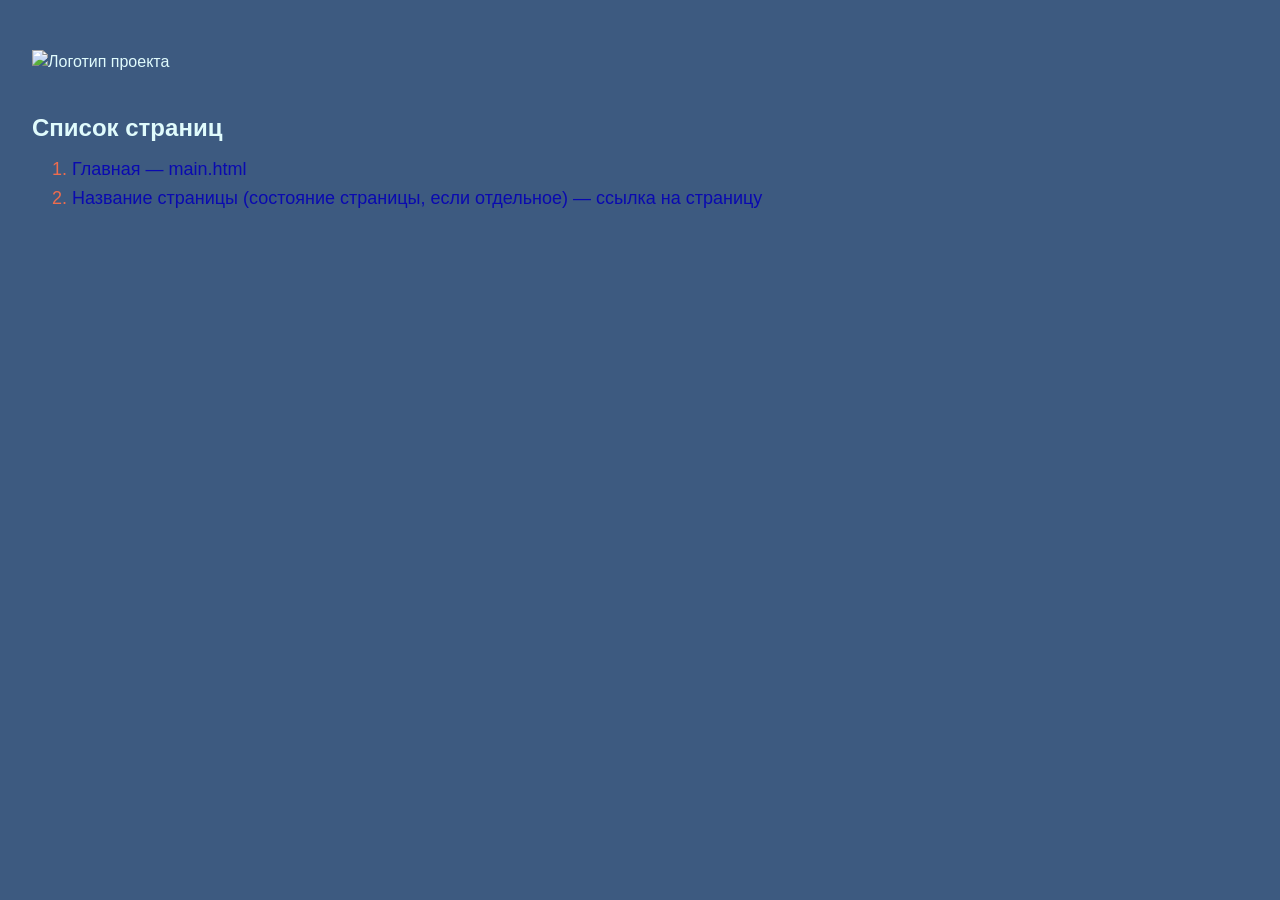
==== index.html @ 14628956 "feat: add html and css files in project" ====
<!DOCTYPE html>
<html lang="ru">
  <head>
    <title>Список страниц</title>
    <meta charset="utf-8">
    <meta name="viewport" content="width=device-width, initial-scale=1.0">
    <meta http-equiv="X-UA-Compatible" content="ie=edge">
    <meta name="description" content="CV">
    <link rel="stylesheet" href="css/style.min.css">
  </head>
  <body>
    <div class="visually-hidden"><svg xmlns="http://www.w3.org/2000/svg" xmlns:xlink="http://www.w3.org/1999/xlink"><symbol id="icon-close" viewBox="0 0 20 20"><path d="M.293 18.291a1 1 0 101.414 1.414L10 11.413l8.292 8.292a1 1 0 101.414-1.414l-8.292-8.292 8.292-8.292A1 1 0 1018.291.293L9.999 8.585 1.707.293A1 1 0 10.293 1.707L8.585 10 .293 18.291z"/></symbol></svg></div>
    <div class="wrapper">
      <style>
        .container {
          padding-top: 50px;
          padding-bottom: 50px;
        }
        
        h1 {
          font-size: 24px;
          line-height: 28px;
        }
        
        a {
          color: rgb(10, 10, 175);
        }
        
        li {
          font-size: 18px;
          line-height: 22px;
          margin-bottom: 7px;
        }
        
        img {
          width: 100%;
          max-width: 300px;
          height: auto;
          display: block;
          margin-bottom: 40px;
        }
        
        @media (max-width: 768px) {
          .container {
            padding-top: 20px;
            padding-bottom: 20px;
          }
        
          ol {
            padding-left: 20px;
          }
        
          ol li {
            margin-bottom: 15px;
          }
        }
        
      </style>
      <main class="container main-index"><img src="https://via.placeholder.com/300x150" width="300" alt="Логотип проекта">
        <h1>Список страниц</h1>
        <ol>
          <li><a href="main.html">Главная — main.html</a></li>
          <li><a href="#">Название страницы (состояние страницы, если отдельное) — ссылка на страницу</a></li>
        </ol>
      </main>
    </div>
  </body>
</html>
---- css/style.min.css ----
/*! normalize.css v8.0.1 | MIT License | github.com/necolas/normalize.css */
@-webkit-keyframes disableBreakpointAnimation{0%,to{visibility:hidden;opacity:0}}@keyframes disableBreakpointAnimation{0%,to{visibility:hidden;opacity:0}}html{line-height:1.15;-webkit-text-size-adjust:100%}details,main{display:block}h1{margin:.67em 0;font-size:2em}hr{-webkit-box-sizing:content-box;box-sizing:content-box;height:0;overflow:visible}code,kbd,pre,samp{font-size:1em;font-family:monospace,monospace}a{background-color:transparent;color:#ee6c4d;text-decoration:none}abbr[title]{-webkit-text-decoration:underline dotted;text-decoration:underline dotted;border-bottom:none}b,strong{font-weight:bolder}small{font-size:80%}sub,sup{position:relative;font-size:75%;line-height:0;vertical-align:baseline}sub{bottom:-.25em}sup{top:-.5em}img{border-style:none}button,input,optgroup,select,textarea{margin:0;font-size:100%;line-height:1.15;font-family:inherit}button,input{overflow:visible}button,select{text-transform:none}[type=button]::-moz-focus-inner,[type=reset]::-moz-focus-inner,[type=submit]::-moz-focus-inner,button::-moz-focus-inner{padding:0;border-style:none}[type=button]:-moz-focusring,[type=reset]:-moz-focusring,[type=submit]:-moz-focusring,button:-moz-focusring{outline:1px dotted ButtonText}fieldset{padding:.35em .75em .625em}legend{display:table;max-width:100%;color:inherit;white-space:normal}progress{vertical-align:baseline}textarea{overflow:auto;resize:none}[type=checkbox],[type=radio],legend{-webkit-box-sizing:border-box;box-sizing:border-box;padding:0}[type=number]::-webkit-inner-spin-button,[type=number]::-webkit-outer-spin-button{height:auto}[type=search]{outline-offset:-2px;-webkit-appearance:textfield}[type=search]::-webkit-search-decoration{-webkit-appearance:none}::-webkit-file-upload-button{font:inherit;-webkit-appearance:button}summary{display:list-item}[hidden],template{display:none}@font-face{font-style:normal;font-weight:400;font-family:"";font-display:swap;src:url(../fonts/.woff2) format("woff2"),url(../fonts/.woff) format("woff")}*,::after,::before,html{-webkit-box-sizing:border-box;box-sizing:border-box}body,html{margin:0;padding:0;font-size:1.11111vw;line-height:1.66667vw}body{width:100%;height:100%;font-style:normal;font-weight:400;font-size:16px;line-height:24px;font-family:"","Arial",sans-serif;color:#e0fbfc;background-color:#3d5a80;scroll-behavior:smooth;-webkit-font-smoothing:antialiased;-moz-osx-font-smoothing:grayscale;text-rendering:optimizeLegibility}img,video{display:block;max-width:100%;height:auto}input:-webkit-autofill{-webkit-box-shadow:inset 0 0 0 1000px #fff;box-shadow:inset 0 0 0 1000px #fff;-webkit-text-fill-color:#000}input,select,textarea{border-radius:0}input::-webkit-input-placeholder,textarea::-webkit-input-placeholder{opacity:1}input::-moz-placeholder,textarea::-moz-placeholder{opacity:1}input:-ms-input-placeholder,input::-ms-input-placeholder,textarea:-ms-input-placeholder,textarea::-ms-input-placeholder{opacity:1}input::placeholder,textarea::placeholder{opacity:1}input:invalid,textarea:invalid{-webkit-box-shadow:none;box-shadow:none}input::-ms-clear,input::-ms-reveal{display:none}input[type=search]::-webkit-search-cancel-button,input[type=search]::-webkit-search-decoration,input[type=search]::-webkit-search-results-button,input[type=search]::-webkit-search-results-decoration{-webkit-appearance:none;appearance:none}input::-webkit-inner-spin-button,input::-webkit-outer-spin-button{margin:0;-webkit-appearance:none;appearance:none}input[type=number]{-webkit-appearance:textfield;-moz-appearance:textfield;appearance:textfield}input:matches([type=email],[type=number],[type=password],[type=search],[type=tel],[type=text],[type=url]),select,textarea{-webkit-appearance:none;-moz-appearance:none;appearance:none}[type=button],[type=reset],[type=submit],button{-webkit-appearance:none;-moz-appearance:none;appearance:none}li::marker{color:#ee6c4d}.wrapper{position:relative;display:-webkit-box;display:-ms-flexbox;display:flex;-webkit-box-orient:vertical;-webkit-box-direction:normal;-ms-flex-direction:column;flex-direction:column;min-height:100vh;min-height:calc(100*var(--vh, 1vh));overflow:hidden}.wrapper--no-scrollbar{height:100vh;height:calc(100*var(--vh, 1vh));-ms-overflow-style:none;scrollbar-width:none}.modal::-webkit-scrollbar,.wrapper--no-scrollbar::-webkit-scrollbar{display:none}.wrapper .footer,.wrapper .header{-ms-flex-negative:0;flex-shrink:0}.wrapper main{-webkit-box-flex:1;-ms-flex-positive:1;flex-grow:1}.visually-hidden{position:absolute;width:1px;height:1px;margin:-1px;clip:rect(0 0 0 0)}.no-transition{-webkit-transition:none!important;transition:none!important}.rouble{font-family:"Rouble","Arial",sans-serif;text-transform:lowercase!important;font-weight:400!important}.scroll-lock-ios{position:fixed;overflow:hidden}.scroll-lock{overflow:hidden}.container{width:100%;max-width:90rem;margin:0 auto;padding:0 2.5rem}.header{display:-webkit-box;display:-ms-flexbox;display:flex;-webkit-box-align:center;-ms-flex-align:center;align-items:center;min-height:100px;padding:0 40px;background-color:#293241}.header__logo{font-size:1.875rem;font-weight:700}.header ul,.header__wrapper{display:-webkit-box;display:-ms-flexbox;display:flex}.header__wrapper{-webkit-box-align:center;-ms-flex-align:center;align-items:center}.header a,.header p{color:#e0fbfc}.header ul{margin:0 20px 0 60px;padding:0;list-style:none}.header ul li{margin-right:20px}.main-nav__toggle{display:none}.footer{padding:20px 60px;background-color:#293241}.footer ul{list-style:none;-webkit-box-pack:justify;-ms-flex-pack:justify;justify-content:space-between;-webkit-box-align:center;-ms-flex-align:center;align-items:center;max-width:56.25rem;margin:0 auto}.footer a{display:block}.footer svg{max-width:9.375rem;height:auto}.footer__rs svg{width:5rem;height:auto}.footer ul,.modal,.modal__wrapper{display:-webkit-box;display:-ms-flexbox;display:flex}.modal{top:0;right:0;bottom:0;left:0;z-index:1000;-webkit-box-orient:vertical;-webkit-box-direction:normal;-ms-flex-direction:column;flex-direction:column;overflow-y:auto;-webkit-overflow-scrolling:touch;background-color:rgba(0,0,0,.8);-webkit-transform:scale(1.2);transform:scale(1.2);visibility:hidden;opacity:0;-webkit-transition:opacity .6s cubic-bezier(.55,0,.1,1),visibility .6s cubic-bezier(.55,0,.1,1),-webkit-transform .6s cubic-bezier(.55,0,.1,1);transition:opacity .6s cubic-bezier(.55,0,.1,1),transform .6s cubic-bezier(.55,0,.1,1),visibility .6s cubic-bezier(.55,0,.1,1);transition:opacity .6s cubic-bezier(.55,0,.1,1),transform .6s cubic-bezier(.55,0,.1,1),visibility .6s cubic-bezier(.55,0,.1,1),-webkit-transform .6s cubic-bezier(.55,0,.1,1);pointer-events:none;-ms-overflow-style:none;scrollbar-width:none;position:fixed}.modal__wrapper{position:relative;-ms-flex-negative:0;flex-shrink:0;-webkit-box-pack:center;-ms-flex-pack:center;justify-content:center;-webkit-box-align:center;-ms-flex-align:center;align-items:center;width:100%;min-height:100%;padding:60px 40px}.modal__overlay{position:absolute;top:0;left:0;width:100%;height:100%;cursor:pointer}.modal__content{position:relative;width:600px;padding:40px;background-color:#fff}.modal__close-btn{position:absolute;top:22px;right:22px;z-index:1;width:40px;height:40px;padding:0;background:0 0;border:0;cursor:pointer}.modal--responsive .modal__content{width:100%}.modal--fit-content .modal__content{width:auto}.modal--no-scale{-webkit-transform:none;transform:none}.modal--preload{-webkit-transition:none;transition:none}.modal.is-active{-webkit-transform:scale(1);transform:scale(1);visibility:visible;opacity:1;pointer-events:auto}.about-me{padding-top:1.25rem}.about-me__col,.about-me__wrapper{display:-webkit-box;display:-ms-flexbox;display:flex;-webkit-box-orient:vertical;-webkit-box-direction:normal;-ms-flex-direction:column;flex-direction:column;-webkit-box-align:center;-ms-flex-align:center;align-items:center}.about-me__avatar img,.hero-unit__avatar img{width:12.5rem;height:12.5rem;border-radius:50%;border:.0625rem solid #293241}.about-me .title{margin-bottom:1.25rem}.about-me .text{margin:0}.hero-unit{padding-top:1.25rem}.hero-unit__col,.hero-unit__wrapper{display:-webkit-box;display:-ms-flexbox;display:flex;-webkit-box-orient:vertical;-webkit-box-direction:normal;-ms-flex-direction:column;flex-direction:column;-webkit-box-align:center;-ms-flex-align:center;align-items:center}.hero-unit .title{margin-bottom:0}.hero-unit .text,.section .title{font-size:1rem;line-height:1rem}.section{max-width:56.25rem;margin:0 auto;margin-bottom:1.25rem;background-color:#293241;border-radius:.625rem;padding:1.25rem}.courses ul,.portfolio ul,.section__wrapper{display:-webkit-box;display:-ms-flexbox;display:flex}.section__wrapper{-webkit-box-orient:vertical;-webkit-box-direction:normal;-ms-flex-direction:column;flex-direction:column;-webkit-box-align:center;-ms-flex-align:center;align-items:center}.section .title{font-size:1.25rem}.courses ul,.portfolio ul{list-style:none}.courses li:not(:last-child),.portfolio li:not(:last-child){margin-right:.9375rem}.courses a{display:block;-webkit-transition:-webkit-transform .3s ease;transition:transform .3s ease;transition:transform .3s ease,-webkit-transform .3s ease}.courses a:hover,.portfolio a:hover{-webkit-transform:scale(1.05);transform:scale(1.05)}.contacts a{color:#ee6c4d}.portfolio a{display:block;-webkit-transition:-webkit-transform .3s ease;transition:transform .3s ease;transition:transform .3s ease,-webkit-transform .3s ease}.portfolio img{border-radius:.625rem}@media (max-width:1439px){body,html{font-size:16px;line-height:24px}.container{padding:0 32px}}@media (max-width:1023px){.container{padding:0 24px}}@media (max-width:767px){.container{padding:0 16px}.container--no-padding{padding:0}.modal__wrapper{padding:60px 16px}.modal__content{width:100%;padding:20px}.modal--fit-content .modal__content{width:100%}}
/*# sourceMappingURL=style.min.css.map */
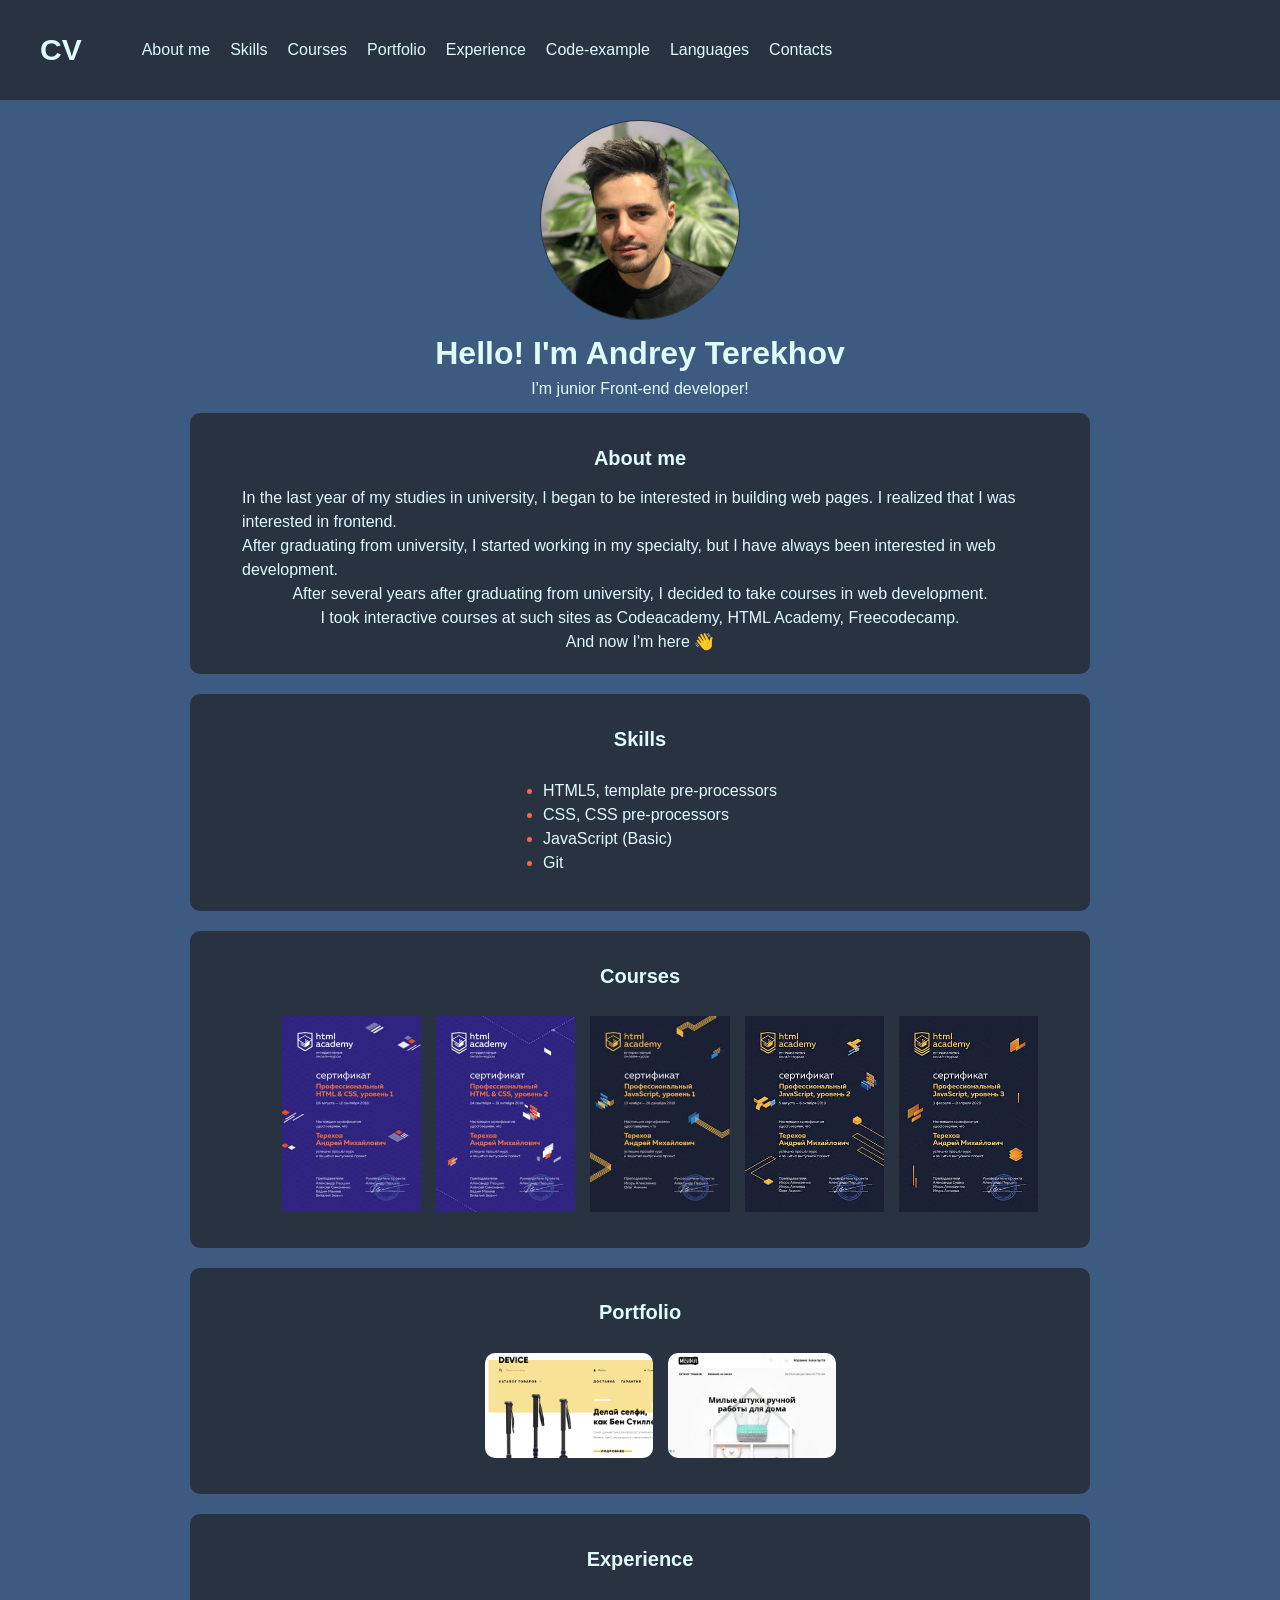
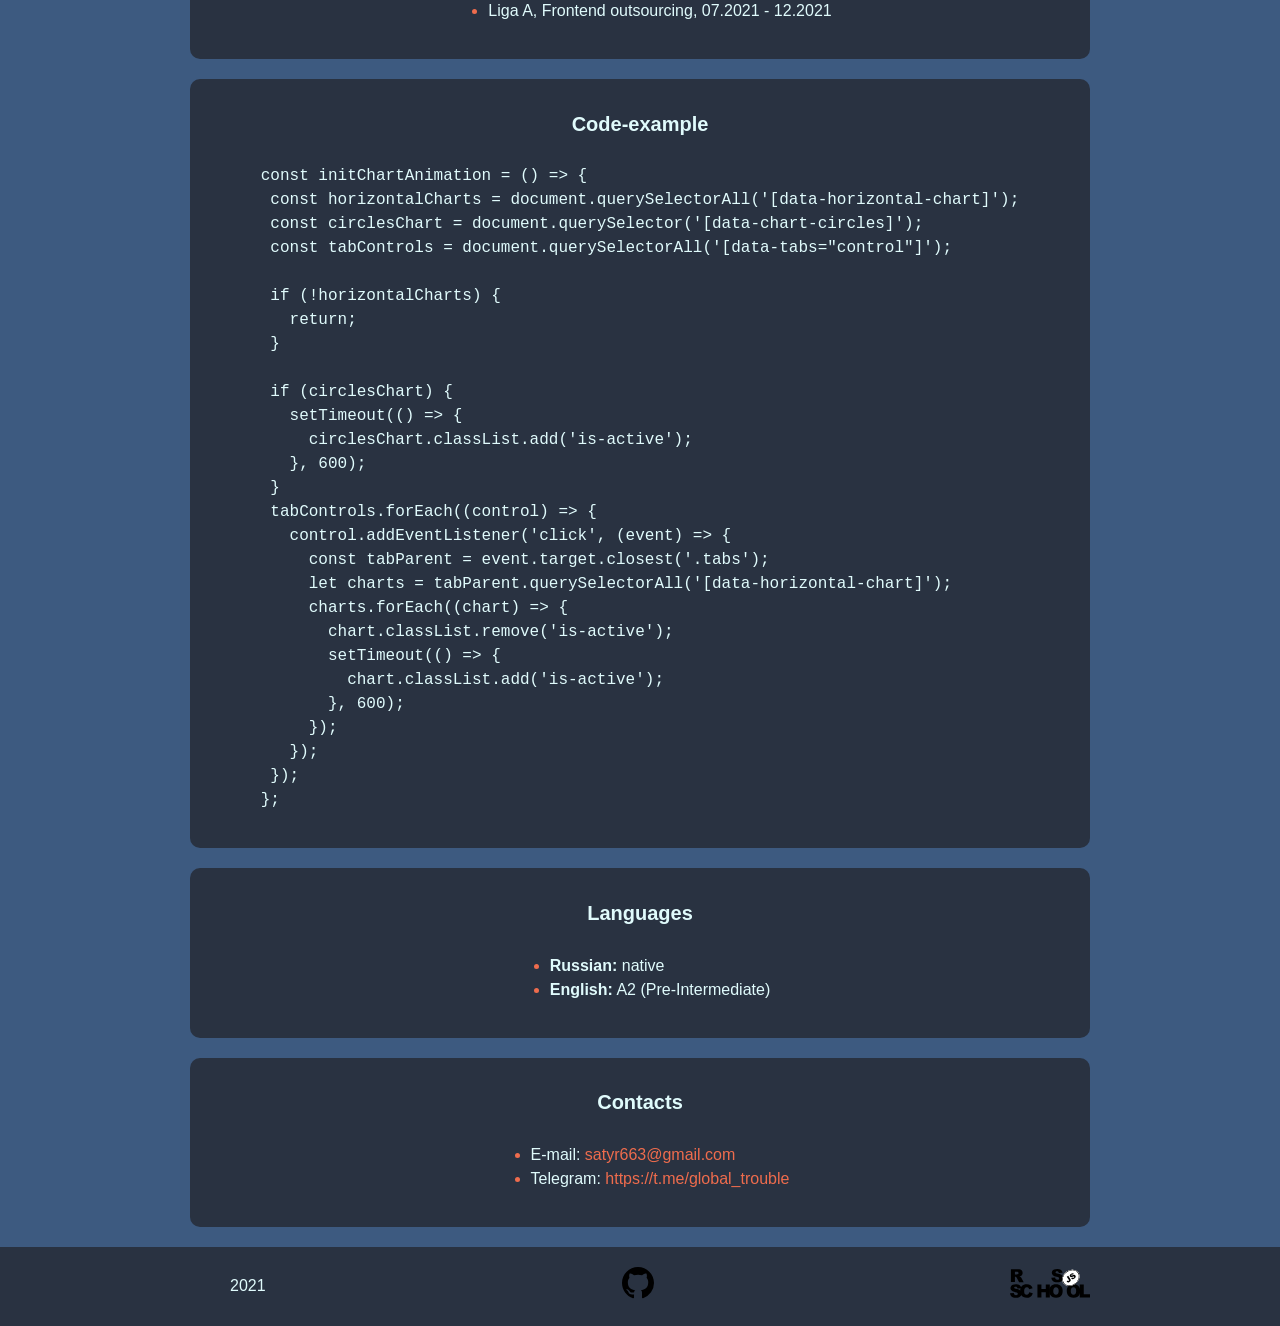
==== commit 4a95b68d: "fix: change index html file" ====
--- a/index.html
+++ b/index.html
@@ -1,7 +1,7 @@
 <!DOCTYPE html>
 <html lang="ru">
   <head>
-    <title>Список страниц</title>
+    <title>CV</title>
     <meta charset="utf-8">
     <meta name="viewport" content="width=device-width, initial-scale=1.0">
     <meta http-equiv="X-UA-Compatible" content="ie=edge">
@@ -11,58 +11,176 @@
   <body>
     <div class="visually-hidden"><svg xmlns="http://www.w3.org/2000/svg" xmlns:xlink="http://www.w3.org/1999/xlink"><symbol id="icon-close" viewBox="0 0 20 20"><path d="M.293 18.291a1 1 0 101.414 1.414L10 11.413l8.292 8.292a1 1 0 101.414-1.414l-8.292-8.292 8.292-8.292A1 1 0 1018.291.293L9.999 8.585 1.707.293A1 1 0 10.293 1.707L8.585 10 .293 18.291z"/></symbol></svg></div>
     <div class="wrapper">
-      <style>
-        .container {
-          padding-top: 50px;
-          padding-bottom: 50px;
-        }
-        
-        h1 {
-          font-size: 24px;
-          line-height: 28px;
-        }
-        
-        a {
-          color: rgb(10, 10, 175);
-        }
-        
-        li {
-          font-size: 18px;
-          line-height: 22px;
-          margin-bottom: 7px;
-        }
-        
-        img {
-          width: 100%;
-          max-width: 300px;
-          height: auto;
-          display: block;
-          margin-bottom: 40px;
-        }
-        
-        @media (max-width: 768px) {
-          .container {
-            padding-top: 20px;
-            padding-bottom: 20px;
-          }
-        
-          ol {
-            padding-left: 20px;
-          }
-        
-          ol li {
-            margin-bottom: 15px;
-          }
-        }
-        
-      </style>
-      <main class="container main-index"><img src="https://via.placeholder.com/300x150" width="300" alt="Логотип проекта">
-        <h1>Список страниц</h1>
-        <ol>
-          <li><a href="main.html">Главная — main.html</a></li>
-          <li><a href="#">Название страницы (состояние страницы, если отдельное) — ссылка на страницу</a></li>
-        </ol>
+      <header class="header">
+        <div class="header__wrapper"><a class="header__logo">CV</a>
+          <nav class="main-nav">
+            <button class="main-nav__toggle btn-reset" type="button" aria-label="Переключатель отображения меню" aria-pressed="false">
+              <svg width="20" height="20" aria-hidden="true">
+                <use xlink:href="#icon-burger"></use>
+              </svg>
+            </button>
+            <div class="main-nav__wrapper">
+              <ul class="main-nav__list">
+                <li class="main-nav__item"><a class="main-nav__link" href="#about-me">About me</a>
+                </li>
+                <li class="main-nav__item"><a class="main-nav__link" href="#skills">Skills</a>
+                </li>
+                <li class="main-nav__item"><a class="main-nav__link" href="#courses">Courses</a>
+                </li>
+                <li class="main-nav__item"><a class="main-nav__link" href="#portfolio">Portfolio</a>
+                </li>
+                <li class="main-nav__item"><a class="main-nav__link" href="#experience">Experience</a>
+                </li>
+                <li class="main-nav__item"><a class="main-nav__link" href="#code-example">Code-example</a>
+                </li>
+                <li class="main-nav__item"><a class="main-nav__link" href="#languages">Languages</a>
+                </li>
+                <li class="main-nav__item"><a class="main-nav__link" href="#contacts">Contacts</a>
+                </li>
+              </ul>
+            </div>
+          </nav>
+        </div>
+      </header>
+      <main>
+        <section class="hero-unit">
+          <div class="container">
+            <div class="hero-unit__wrapper">
+              <div class="hero-unit__avatar"><img src="img/content/photo.jpg" srcset="img/content/photo@2x.jpg 2x" width="120" height="120" alt="Photo of Andrey">
+              </div>
+              <div class="hero-unit__col">
+                <h1 class="title">Hello! I'm Andrey Terekhov</h1>
+                <p class="text">I'm junior Front-end developer!</p>
+              </div>
+            </div>
+          </div>
+        </section>
+        <section class="section about-me" id="about-me">
+          <div class="container">
+            <div class="section__wrapper">
+              <h2 class="title">About me</h2>
+              <p class="text">In the last year of my studies in university, I began to be interested in building web pages. I realized that I was interested in frontend.</p>
+              <p class="text">After graduating from university, I started working in my specialty, but I have always been interested in web development.</p>
+              <p class="text">After several years after graduating from university, I decided to take courses in web development.</p>
+              <p class="text">I took interactive courses at such sites as Codeacademy, HTML Academy, Freecodecamp.</p>
+              <p class="text">And now I'm here 👋</p>
+            </div>
+          </div>
+        </section>
+        <section class="section skills" id="skills">
+          <div class="container">
+            <div class="section__wrapper">
+              <h2 class="title">Skills</h2>
+              <ul>
+                <li>HTML5, template pre-processors</li>
+                <li>CSS, CSS pre-processors</li>
+                <li>JavaScript (Basic)</li>
+                <li>Git</li>
+              </ul>
+            </div>
+          </div>
+        </section>
+        <section class="section courses" id="courses">
+          <div class="container">
+            <div class="section__wrapper">
+              <h2 class="title">Courses</h2>
+              <ul class="courses__list">
+                <li><a href="https://assets.htmlacademy.ru/certificates/intensive/87/117192.pdf?1536945307" target="_blank" rel="noopener noreferrer"><img src="img/content/html1.jpg" srcset="img/content/html1@2x.jpg 2x" width="270" height="379" alt="html1"></a></li>
+                <li><a href="https://assets.htmlacademy.ru/certificates/intensive/91/117192.pdf?1542209056" target="_blank" rel="noopener noreferrer"><img src="img/content/html2.jpg" srcset="img/content/html2@2x.jpg 2x" width="270" height="379" alt="html2"></a></li>
+                <li><a href="https://assets.htmlacademy.ru/certificates/intensive/95/117192.pdf?1549277543" target="_blank" rel="noopener noreferrer"><img src="img/content/js1.jpg" srcset="img/content/js1@2x.jpg 2x" width="270" height="379" alt="js1"></a></li>
+                <li><a href="https://assets.htmlacademy.ru/certificates/intensive/137/117192.pdf?1569927193" target="_blank" rel="noopener noreferrer"><img src="img/content/js2.jpg" srcset="img/content/js2@2x.jpg 2x" width="270" height="379" alt="js2"></a></li>
+                <li><a href="https://assets.htmlacademy.ru/certificates/intensive/139/117192.pdf?1585689611" target="_blank" rel="noopener noreferrer"><img src="img/content/js3.jpg" srcset="img/content/js3@2x.jpg 2x" width="270" height="379" alt="js3"></a></li>
+              </ul>
+            </div>
+          </div>
+        </section>
+        <section class="section portfolio" id="portfolio">
+          <div class="container">
+            <div class="section__wrapper">
+              <h2 class="title">Portfolio</h2>
+              <ul>
+                <li><a href="https://inspiring-euler-2de809.netlify.app/" target="_blank" rel="noopener noreferrer"><img src="img/content/device.png" srcset="img/content/device@2x.png 2x" width="168" height="105" alt="device"></a></li>
+                <li><a href="https://mystifying-torvalds-80da05.netlify.app/" target="_blank" rel="noopener noreferrer"><img src="img/content/mishka.png" srcset="img/content/mishka@2x.png 2x" width="168" height="105" alt="mishka"></a></li>
+              </ul>
+            </div>
+          </div>
+        </section>
+        <section class="section experience" id="experience">
+          <div class="container">
+            <div class="section__wrapper">
+              <h2 class="title">Experience</h2>
+              <ul>
+                <li>Liga A, Frontend outsourcing, 07.2021 - 12.2021</li>
+              </ul>
+            </div>
+          </div>
+        </section>
+        <section class="section code-example" id="code-example">
+          <div class="container">
+            <div class="section__wrapper">
+              <h2 class="title">Code-example</h2>
+              <pre>const initChartAnimation = () => {
+ const horizontalCharts = document.querySelectorAll('[data-horizontal-chart]');
+ const circlesChart = document.querySelector('[data-chart-circles]');
+ const tabControls = document.querySelectorAll('[data-tabs="control"]');
+
+ if (!horizontalCharts) {
+   return;
+ }
+
+ if (circlesChart) {
+   setTimeout(() => {
+     circlesChart.classList.add('is-active');
+   }, 600);
+ }
+ tabControls.forEach((control) => {
+   control.addEventListener('click', (event) => {
+     const tabParent = event.target.closest('.tabs');
+     let charts = tabParent.querySelectorAll('[data-horizontal-chart]');
+     charts.forEach((chart) => {
+       chart.classList.remove('is-active');
+       setTimeout(() => {
+         chart.classList.add('is-active');
+       }, 600);
+     });
+   });
+ });
+};</pre>
+            </div>
+          </div>
+        </section>
+        <section class="section languages" id="languages">
+          <div class="container">
+            <div class="section__wrapper">
+              <h2 class="title">Languages</h2>
+              <ul>
+                <li><b>Russian:</b> native</li>
+                <li><b>English:</b> A2 (Pre-Intermediate)</li>
+              </ul>
+            </div>
+          </div>
+        </section>
+        <section class="section contacts" id="contacts">
+          <div class="container">
+            <div class="section__wrapper">
+              <h2 class="title">Contacts</h2>
+              <ul>
+                <li>E-mail:<a href="mailto:satyr663@gmail.com" target="_blank" rel="noopener noreferrer">&nbsp;satyr663@gmail.com</a></li>
+                <li>Telegram:<a href="https://t.me/global_trouble" target="_blank" rel="noopener noreferrer">&nbsp;https://t.me/global_trouble</a></li>
+              </ul>
+            </div>
+          </div>
+        </section>
       </main>
+      <footer class="footer">
+        <ul>
+          <li>2021</li>
+          <li><a href="https://github.com/Trouble-Andrew" target="_blank" rel="noopener noreferrer"><svg height="32" aria-hidden="true" viewBox="0 0 16 16" version="1.1" width="32" data-view-component="true" class="octicon octicon-mark-github">
+<path fill-rule="evenodd" d="M8 0C3.58 0 0 3.58 0 8c0 3.54 2.29 6.53 5.47 7.59.4.07.55-.17.55-.38 0-.19-.01-.82-.01-1.49-2.01.37-2.53-.49-2.69-.94-.09-.23-.48-.94-.82-1.13-.28-.15-.68-.52-.01-.53.63-.01 1.08.58 1.23.82.72 1.21 1.87.87 2.33.66.07-.52.28-.87.51-1.07-1.78-.2-3.64-.89-3.64-3.95 0-.87.31-1.59.82-2.15-.08-.2-.36-1.02.08-2.12 0 0 .67-.21 2.2.82.64-.18 1.32-.27 2-.27.68 0 1.36.09 2 .27 1.53-1.04 2.2-.82 2.2-.82.44 1.1.16 1.92.08 2.12.51.56.82 1.27.82 2.15 0 3.07-1.87 3.75-3.65 3.95.29.25.54.73.54 1.48 0 1.07-.01 1.93-.01 2.2 0 .21.15.46.55.38A8.013 8.013 0 0016 8c0-4.42-3.58-8-8-8z"></path>
+</svg></a></li>
+          <li class="footer__rs"><a href="https://rs.school/js/" target="_blank" rel="noopener noreferrer"><svg id="Layer_1" xmlns="http://www.w3.org/2000/svg" xmlns:xlink="http://www.w3.org/1999/xlink" viewBox="0 0 552.8 205.3"><style>.st0{fill:#fff}.st1{clip-path:url(#SVGID_2_)}.st2{clip-path:url(#SVGID_4_)}.st3{clip-path:url(#SVGID_6_)}.st4{clip-path:url(#SVGID_8_)}.st5{fill:#fff;stroke:#000;stroke-width:4;stroke-miterlimit:10}.st6{clip-path:url(#SVGID_8_)}.st6,.st7{fill:none;stroke:#000;stroke-width:4;stroke-miterlimit:10}.st8,.st9{clip-path:url(#SVGID_10_)}.st9{fill:none;stroke:#000;stroke-width:4;stroke-miterlimit:10}</style><title>rs_school_js</title><path d="M285.4 68l26.3-1.7c.6 4.3 1.7 7.5 3.5 9.8 2.9 3.6 6.9 5.4 12.2 5.4 3.9 0 7-.9 9.1-2.8 2-1.5 3.2-3.9 3.2-6.4 0-2.4-1.1-4.7-3-6.2-2-1.8-6.7-3.6-14.1-5.2-12.1-2.7-20.8-6.3-25.9-10.9-5.1-4.3-8-10.6-7.8-17.3 0-4.6 1.4-9.2 4-13 3-4.3 7.1-7.7 12-9.6 5.3-2.3 12.7-3.5 22-3.5 11.4 0 20.1 2.1 26.1 6.4 6 4.2 9.6 11 10.7 20.3l-26 1.5c-.7-4-2.1-6.9-4.4-8.8s-5.3-2.8-9.2-2.8c-3.2 0-5.6.7-7.2 2-1.5 1.2-2.5 3-2.4 5 0 1.5.8 2.9 2 3.8 1.3 1.2 4.4 2.3 9.3 3.3 12.1 2.6 20.7 5.2 26 7.9 5.3 2.7 9.1 6 11.4 9.9 2.4 4 3.6 8.6 3.5 13.3 0 5.6-1.6 11.2-4.8 15.9-3.3 4.9-7.9 8.7-13.3 11-5.7 2.5-12.9 3.8-21.5 3.8-15.2 0-25.7-2.9-31.6-8.8S286.1 77 285.4 68zM6.3 97.6V8.2h46.1c8.5 0 15.1.7 19.6 2.2 4.4 1.4 8.3 4.3 10.9 8.2 2.9 4.3 4.3 9.3 4.2 14.5.3 8.8-4.2 17.2-11.9 21.6-3 1.7-6.3 2.9-9.7 3.5 2.5.7 5 1.9 7.2 3.3 1.7 1.4 3.1 3 4.4 4.7 1.5 1.7 2.8 3.6 3.9 5.6l13.4 25.9H63L48.2 70.2c-1.9-3.5-3.5-5.8-5-6.9-2-1.4-4.4-2.1-6.8-2.1H34v36.3H6.3zM34 44.4h11.7c2.5-.2 4.9-.6 7.3-1.2 1.8-.3 3.4-1.3 4.5-2.8 2.7-3.6 2.3-8.7-1-11.8-1.8-1.5-5.3-2.3-10.3-2.3H34v18.1zM0 174.2l26.3-1.7c.6 4.3 1.7 7.5 3.5 9.8 2.8 3.6 6.9 5.5 12.2 5.5 3.9 0 7-.9 9.1-2.8 2-1.6 3.2-3.9 3.2-6.4 0-2.4-1.1-4.7-3-6.2-2-1.8-6.7-3.6-14.2-5.2-12.1-2.7-20.8-6.3-25.9-10.9-5.1-4.3-8-10.6-7.8-17.3 0-4.6 1.4-9.2 4-13 3-4.3 7.1-7.7 12-9.6 5.3-2.3 12.7-3.5 22-3.5 11.4 0 20.1 2.1 26.1 6.4s9.5 11 10.6 20.3l-26 1.5c-.7-4-2.1-6.9-4.4-8.8-2.2-1.9-5.3-2.8-9.2-2.7-3.2 0-5.6.7-7.2 2.1-1.6 1.2-2.5 3-2.4 5 0 1.5.8 2.9 2 3.8 1.3 1.2 4.4 2.3 9.3 3.3 12.1 2.6 20.7 5.2 26 7.9 5.3 2.7 9.1 6 11.4 9.9 2.4 4 3.6 8.6 3.6 13.2 0 5.6-1.7 11.1-4.8 15.8-3.3 4.9-7.9 8.7-13.3 11-5.7 2.5-12.9 3.8-21.5 3.8-15.2 0-25.7-2.9-31.6-8.8-5.9-6-9.2-13.4-10-22.4z"/><path d="M133 167.2l24.2 7.3c-1.3 6.1-4 11.9-7.7 17-3.4 4.5-7.9 8-13 10.3-5.2 2.3-11.8 3.5-19.8 3.5-9.7 0-17.7-1.4-23.8-4.2-6.2-2.8-11.5-7.8-16-14.9-4.5-7.1-6.7-16.2-6.7-27.3 0-14.8 3.9-26.2 11.8-34.1s19-11.9 33.4-11.9c11.3 0 20.1 2.3 26.6 6.8 6.4 4.6 11.2 11.6 14.4 21l-24.4 5.4c-.6-2.1-1.5-4.2-2.7-6-1.5-2.1-3.4-3.7-5.7-4.9-2.3-1.2-4.9-1.7-7.5-1.7-6.3 0-11.1 2.5-14.4 7.6-2.5 3.7-3.8 9.6-3.8 17.6 0 9.9 1.5 16.7 4.5 20.4 3 3.7 7.2 5.5 12.7 5.5 5.3 0 9.3-1.5 12-4.4 2.7-3.1 4.7-7.4 5.9-13zm56.5-52.8h27.6v31.3h30.2v-31.3h27.8v89.4h-27.8v-36.2h-30.2v36.2h-27.6v-89.4z"/><path d="M271.3 159.1c0-14.6 4.1-26 12.2-34.1 8.1-8.1 19.5-12.2 34-12.2 14.9 0 26.3 4 34.4 12S364 144 364 158.4c0 10.5-1.8 19-5.3 25.7-3.4 6.6-8.7 12-15.2 15.6-6.7 3.7-15 5.6-24.9 5.6-10.1 0-18.4-1.6-25-4.8-6.8-3.4-12.4-8.7-16.1-15.2-4.1-7-6.2-15.7-6.2-26.2zm27.6.1c0 9 1.7 15.5 5 19.5 3.3 3.9 7.9 5.9 13.7 5.9 5.9 0 10.5-1.9 13.8-5.8s4.9-10.8 4.9-20.8c0-8.4-1.7-14.6-5.1-18.4-3.4-3.9-8-5.8-13.8-5.8-5.1-.2-10 2-13.4 5.9-3.4 3.9-5.1 10.4-5.1 19.5zm93.4-.1c0-14.6 4.1-26 12.2-34.1 8.1-8.1 19.5-12.2 34-12.2 14.9 0 26.4 4 34.4 12S485 144 485 158.4c0 10.5-1.8 19-5.3 25.7-3.4 6.6-8.7 12-15.2 15.6-6.7 3.7-15 5.6-24.9 5.6-10.1 0-18.4-1.6-25-4.8-6.8-3.4-12.4-8.7-16.1-15.2-4.1-7-6.2-15.7-6.2-26.2zm27.6.1c0 9 1.7 15.5 5 19.5 3.3 3.9 7.9 5.9 13.7 5.9 5.9 0 10.5-1.9 13.8-5.8 3.3-3.9 4.9-10.8 4.9-20.8 0-8.4-1.7-14.6-5.1-18.4-3.4-3.9-8-5.8-13.8-5.8-5.1-.2-10.1 2-13.4 5.9-3.4 3.9-5.1 10.4-5.1 19.5z"/><path d="M482.1 114.4h27.6v67.4h43.1v22H482v-89.4z"/><ellipse transform="rotate(-37.001 420.46 67.88)" class="st0" cx="420.5" cy="67.9" rx="63" ry="51.8"/><defs><ellipse id="SVGID_1_" transform="rotate(-37.001 420.46 67.88)" cx="420.5" cy="67.9" rx="63" ry="51.8"/></defs><clipPath id="SVGID_2_"><use xlink:href="#SVGID_1_" overflow="visible"/></clipPath><g class="st1"><path transform="rotate(-37.001 420.82 68.353)" class="st0" d="M330.9-14.2h179.8v165.1H330.9z"/><g id="Layer_2_1_"><defs><path id="SVGID_3_" transform="rotate(-37.001 420.82 68.353)" d="M330.9-14.2h179.8v165.1H330.9z"/></defs><clipPath id="SVGID_4_"><use xlink:href="#SVGID_3_" overflow="visible"/></clipPath><g id="Layer_1-2" class="st2"><ellipse transform="rotate(-37.001 420.46 67.88)" class="st0" cx="420.5" cy="67.9" rx="63" ry="51.8"/><defs><ellipse id="SVGID_5_" transform="rotate(-37.001 420.46 67.88)" cx="420.5" cy="67.9" rx="63" ry="51.8"/></defs><clipPath id="SVGID_6_"><use xlink:href="#SVGID_5_" overflow="visible"/></clipPath><g class="st3"><path transform="rotate(-37 420.799 68.802)" class="st0" d="M357.8 17h125.9v103.7H357.8z"/><defs><path id="SVGID_7_" transform="rotate(-37 420.799 68.802)" d="M357.8 17h125.9v103.7H357.8z"/></defs><clipPath id="SVGID_8_"><use xlink:href="#SVGID_7_" overflow="visible"/></clipPath><g class="st4"><ellipse transform="rotate(-37.001 420.46 67.88)" class="st5" cx="420.5" cy="67.9" rx="63" ry="51.8"/></g><path transform="rotate(-37 420.799 68.802)" class="st6" d="M357.8 17h125.9v103.7H357.8z"/><ellipse transform="rotate(-37.001 420.46 67.88)" class="st7" cx="420.5" cy="67.9" rx="63" ry="51.8"/><path transform="rotate(-37 420.799 68.802)" class="st0" d="M357.8 17h125.9v103.7H357.8z"/><defs><path id="SVGID_9_" transform="rotate(-37 420.799 68.802)" d="M357.8 17h125.9v103.7H357.8z"/></defs><clipPath id="SVGID_10_"><use xlink:href="#SVGID_9_" overflow="visible"/></clipPath><g class="st8"><ellipse transform="rotate(-37.001 420.46 67.88)" class="st5" cx="420.5" cy="67.9" rx="63" ry="51.8"/></g><path transform="rotate(-37 420.799 68.802)" class="st9" d="M357.8 17h125.9v103.7H357.8z"/><path transform="rotate(-37.001 420.82 68.353)" class="st7" d="M330.9-14.2h179.8v165.1H330.9z"/></g><ellipse transform="rotate(-37.001 420.46 67.88)" class="st7" cx="420.5" cy="67.9" rx="63" ry="51.8"/><path d="M392.4 61.3l10-7 12.3 17.5c2.1 2.8 3.7 5.8 4.9 9.1.7 2.5.5 5.2-.5 7.6-1.3 3-3.4 5.5-6.2 7.3-3.3 2.3-6.1 3.6-8.5 4-2.3.4-4.7 0-6.9-1-2.4-1.2-4.5-2.9-6.1-5.1l8.6-8c.7 1.1 1.6 2.1 2.6 2.9.7.5 1.5.8 2.4.8.7 0 1.4-.3 1.9-.7 1-.6 1.7-1.8 1.6-3-.3-1.7-1-3.4-2.1-4.7l-14-19.7zm30 11.1l9.1-7.2c1 1.2 2.3 2.1 3.7 2.6 2 .6 4.1.2 5.8-1.1 1.2-.8 2.2-1.9 2.6-3.3.6-1.8-.4-3.8-2.2-4.4-.3-.1-.6-.2-.9-.2-1.2-.1-3.3.4-6.4 1.7-5.1 2.1-9.1 2.9-12.1 2.6-2.9-.3-5.6-1.8-7.2-4.3-1.2-1.7-1.8-3.7-1.9-5.7 0-2.3.6-4.6 1.9-6.5 1.9-2.7 4.2-5 7-6.8 4.2-2.9 7.9-4.3 11.1-4.3 3.2 0 6.2 1.5 9 4.6l-9 7.1c-1.8-2.3-5.2-2.8-7.5-1l-.3.3c-1 .6-1.7 1.5-2.1 2.6-.3.8-.1 1.7.4 2.4.4.5 1 .9 1.7.9.8.1 2.2-.3 4.2-1.2 5-2.1 8.8-3.3 11.4-3.7 2.2-.4 4.5-.2 6.6.7 1.9.8 3.5 2.2 4.6 3.9 1.4 2 2.2 4.4 2.3 6.9.1 2.6-.6 5.1-2 7.3-1.8 2.7-4.1 5-6.8 6.8-5.5 3.8-10 5.4-13.6 4.8-3.9-.6-7.1-2.6-9.4-5.5z"/></g></g></g></svg></a></li>
+        </ul>
+      </footer>
     </div>
   </body>
 </html>
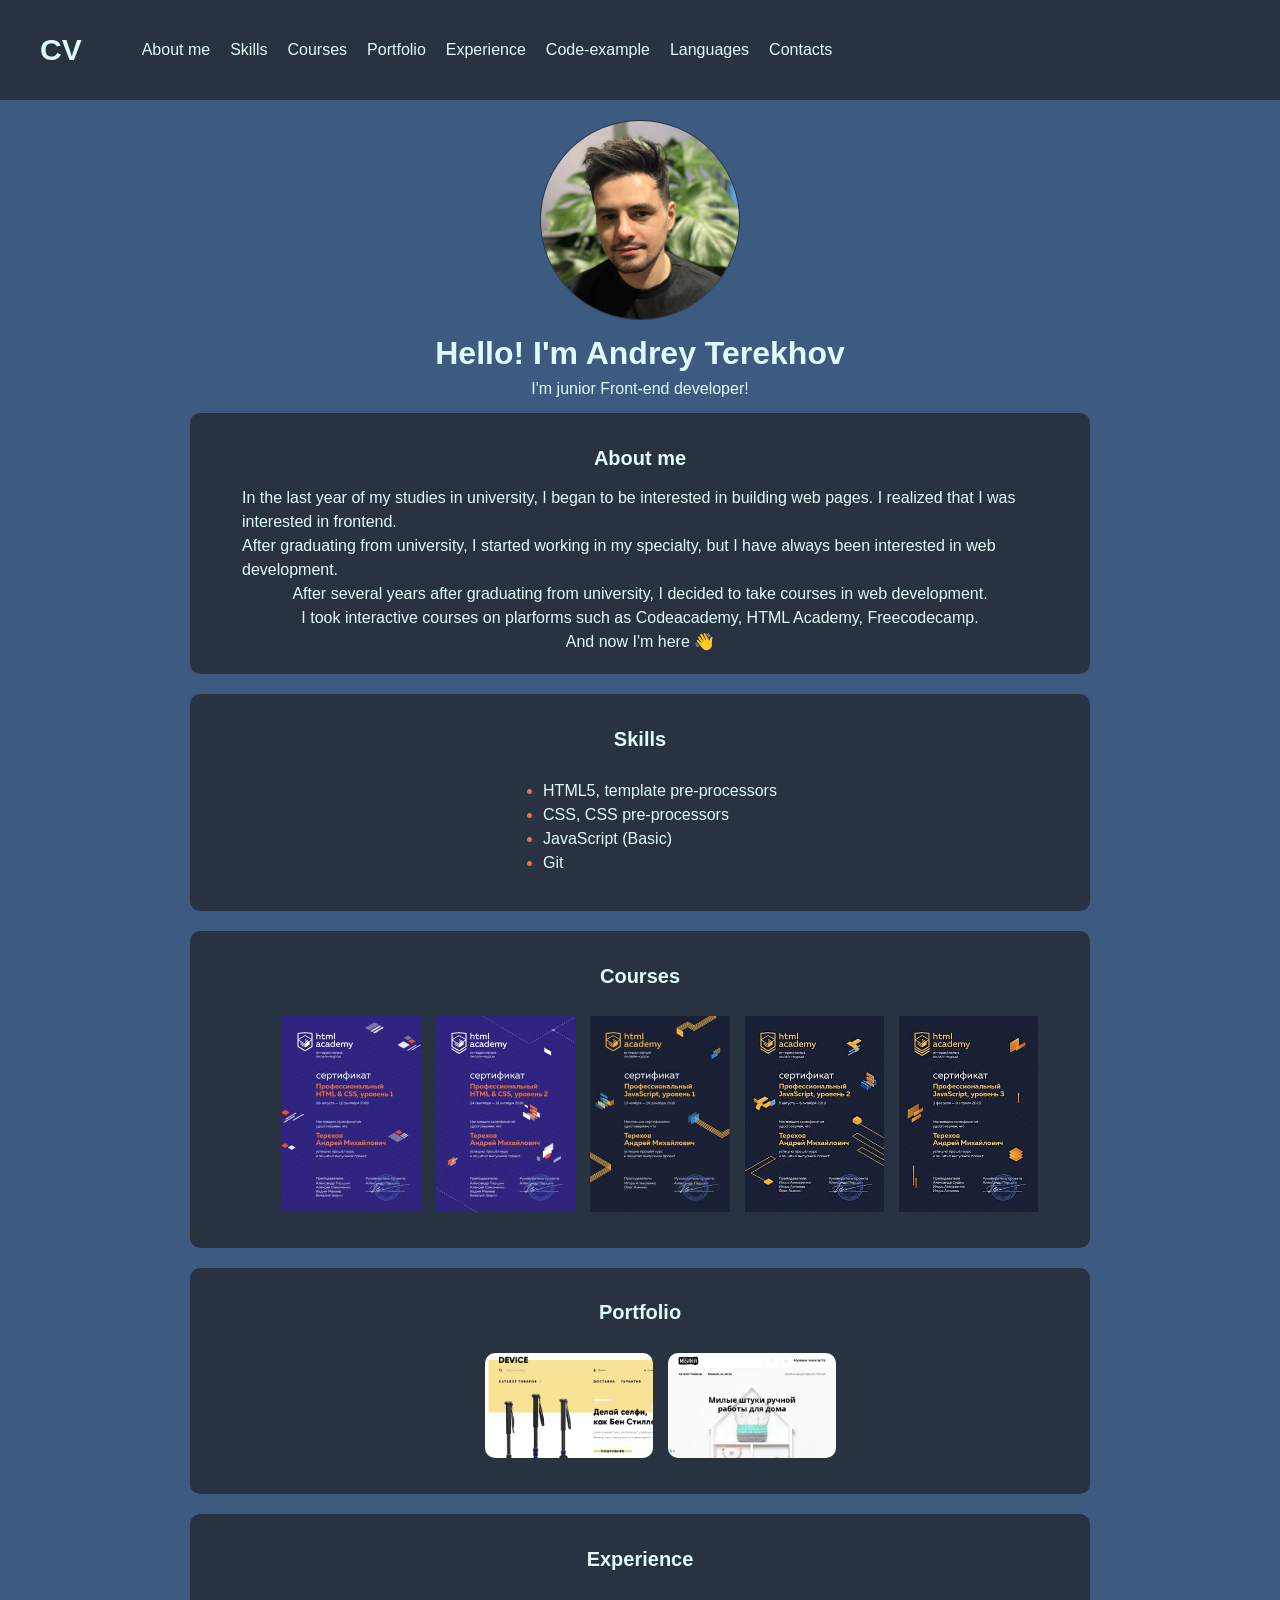
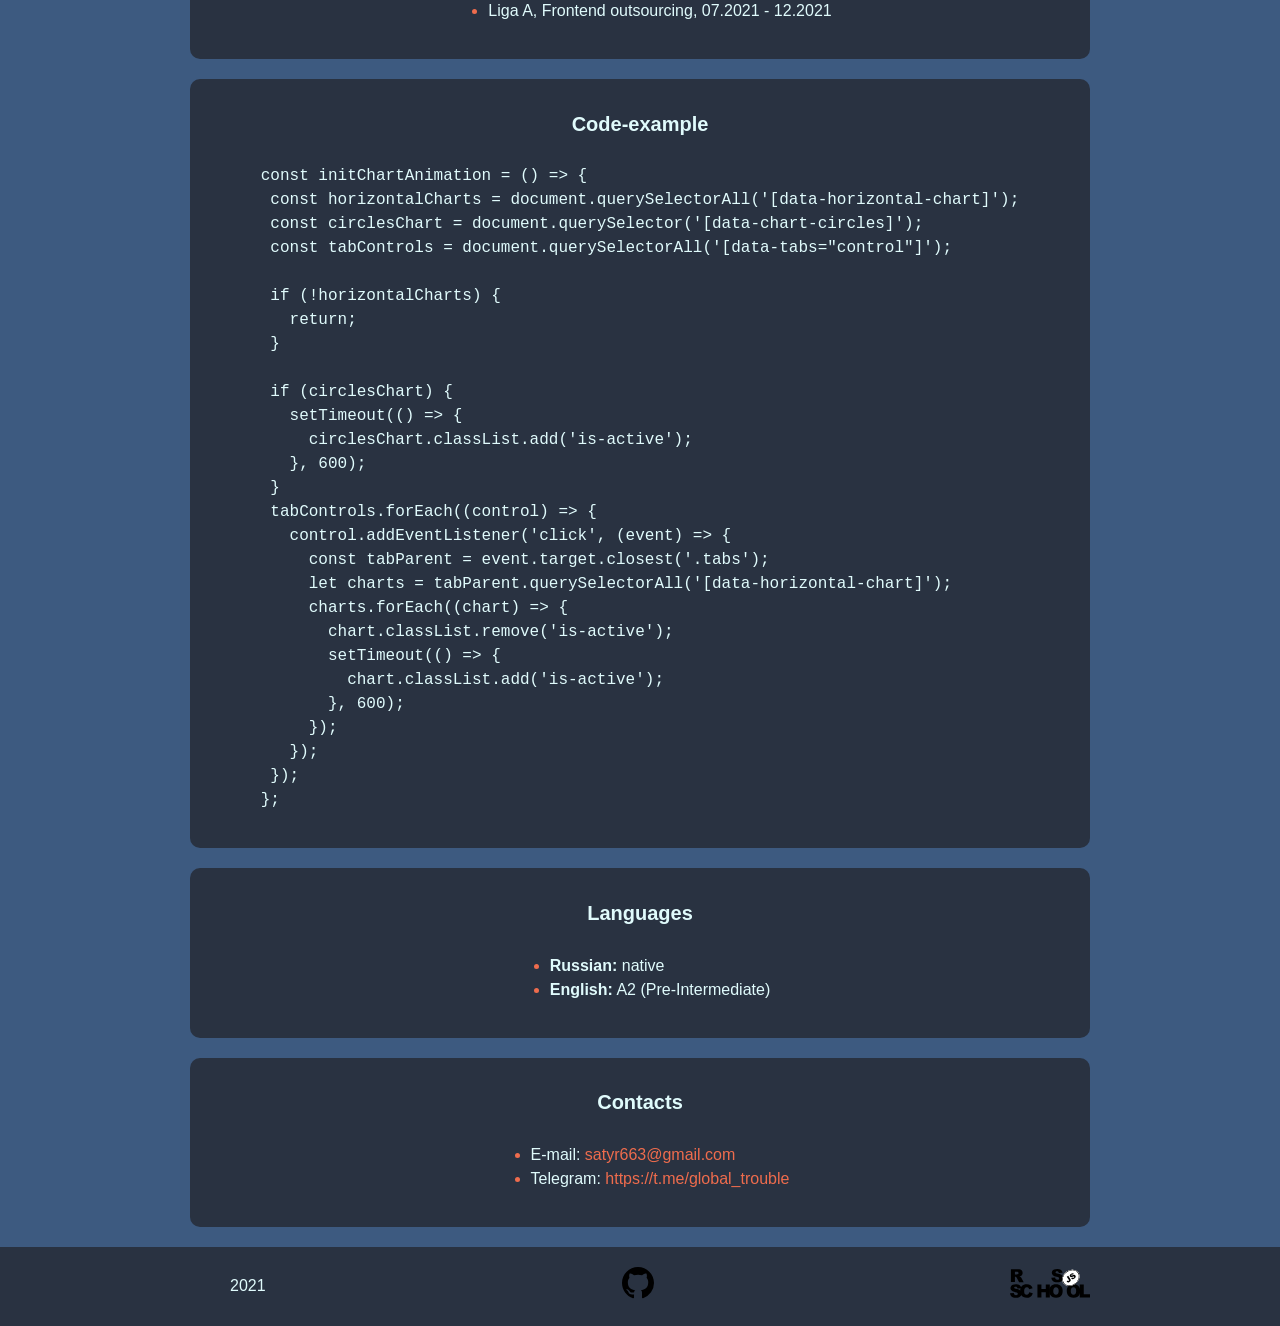
==== commit 901ff306: "fix: edit about me" ====
--- a/index.html
+++ b/index.html
@@ -62,7 +62,7 @@
               <p class="text">In the last year of my studies in university, I began to be interested in building web pages. I realized that I was interested in frontend.</p>
               <p class="text">After graduating from university, I started working in my specialty, but I have always been interested in web development.</p>
               <p class="text">After several years after graduating from university, I decided to take courses in web development.</p>
-              <p class="text">I took interactive courses at such sites as Codeacademy, HTML Academy, Freecodecamp.</p>
+              <p class="text">I took interactive courses on plarforms such as Codeacademy, HTML Academy, Freecodecamp.</p>
               <p class="text">And now I'm here 👋</p>
             </div>
           </div>
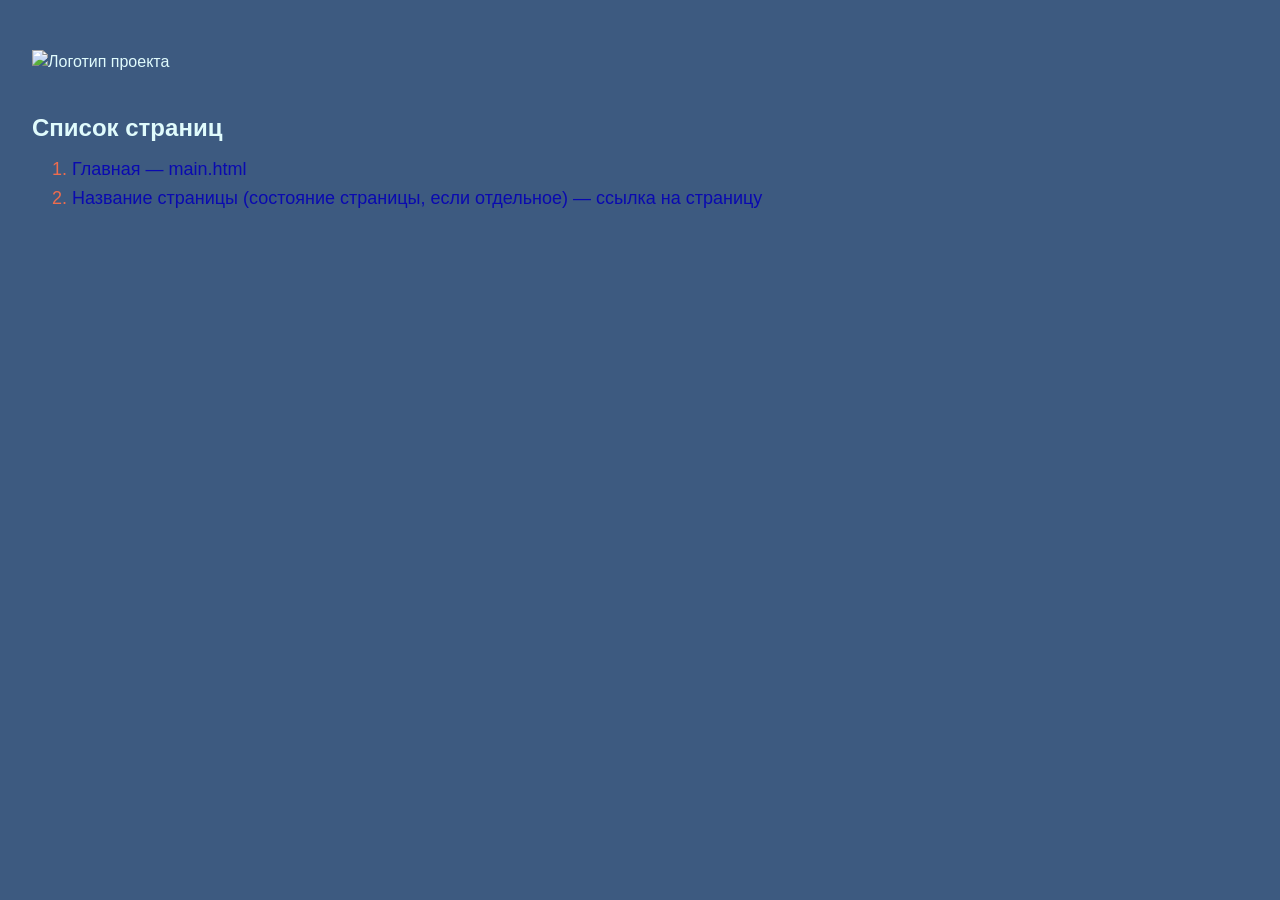
==== commit 677b7a73: "fix: fix smooth scroll" ====
--- a/index.html
+++ b/index.html
@@ -1,7 +1,7 @@
 <!DOCTYPE html>
 <html lang="ru">
   <head>
-    <title>CV</title>
+    <title>Список страниц</title>
     <meta charset="utf-8">
     <meta name="viewport" content="width=device-width, initial-scale=1.0">
     <meta http-equiv="X-UA-Compatible" content="ie=edge">
@@ -11,176 +11,58 @@
   <body>
     <div class="visually-hidden"><svg xmlns="http://www.w3.org/2000/svg" xmlns:xlink="http://www.w3.org/1999/xlink"><symbol id="icon-close" viewBox="0 0 20 20"><path d="M.293 18.291a1 1 0 101.414 1.414L10 11.413l8.292 8.292a1 1 0 101.414-1.414l-8.292-8.292 8.292-8.292A1 1 0 1018.291.293L9.999 8.585 1.707.293A1 1 0 10.293 1.707L8.585 10 .293 18.291z"/></symbol></svg></div>
     <div class="wrapper">
-      <header class="header">
-        <div class="header__wrapper"><a class="header__logo">CV</a>
-          <nav class="main-nav">
-            <button class="main-nav__toggle btn-reset" type="button" aria-label="Переключатель отображения меню" aria-pressed="false">
-              <svg width="20" height="20" aria-hidden="true">
-                <use xlink:href="#icon-burger"></use>
-              </svg>
-            </button>
-            <div class="main-nav__wrapper">
-              <ul class="main-nav__list">
-                <li class="main-nav__item"><a class="main-nav__link" href="#about-me">About me</a>
-                </li>
-                <li class="main-nav__item"><a class="main-nav__link" href="#skills">Skills</a>
-                </li>
-                <li class="main-nav__item"><a class="main-nav__link" href="#courses">Courses</a>
-                </li>
-                <li class="main-nav__item"><a class="main-nav__link" href="#portfolio">Portfolio</a>
-                </li>
-                <li class="main-nav__item"><a class="main-nav__link" href="#experience">Experience</a>
-                </li>
-                <li class="main-nav__item"><a class="main-nav__link" href="#code-example">Code-example</a>
-                </li>
-                <li class="main-nav__item"><a class="main-nav__link" href="#languages">Languages</a>
-                </li>
-                <li class="main-nav__item"><a class="main-nav__link" href="#contacts">Contacts</a>
-                </li>
-              </ul>
-            </div>
-          </nav>
-        </div>
-      </header>
-      <main>
-        <section class="hero-unit">
-          <div class="container">
-            <div class="hero-unit__wrapper">
-              <div class="hero-unit__avatar"><img src="img/content/photo.jpg" srcset="img/content/photo@2x.jpg 2x" width="120" height="120" alt="Photo of Andrey">
-              </div>
-              <div class="hero-unit__col">
-                <h1 class="title">Hello! I'm Andrey Terekhov</h1>
-                <p class="text">I'm junior Front-end developer!</p>
-              </div>
-            </div>
-          </div>
-        </section>
-        <section class="section about-me" id="about-me">
-          <div class="container">
-            <div class="section__wrapper">
-              <h2 class="title">About me</h2>
-              <p class="text">In the last year of my studies in university, I began to be interested in building web pages. I realized that I was interested in frontend.</p>
-              <p class="text">After graduating from university, I started working in my specialty, but I have always been interested in web development.</p>
-              <p class="text">After several years after graduating from university, I decided to take courses in web development.</p>
-              <p class="text">I took interactive courses on plarforms such as Codeacademy, HTML Academy, Freecodecamp.</p>
-              <p class="text">And now I'm here 👋</p>
-            </div>
-          </div>
-        </section>
-        <section class="section skills" id="skills">
-          <div class="container">
-            <div class="section__wrapper">
-              <h2 class="title">Skills</h2>
-              <ul>
-                <li>HTML5, template pre-processors</li>
-                <li>CSS, CSS pre-processors</li>
-                <li>JavaScript (Basic)</li>
-                <li>Git</li>
-              </ul>
-            </div>
-          </div>
-        </section>
-        <section class="section courses" id="courses">
-          <div class="container">
-            <div class="section__wrapper">
-              <h2 class="title">Courses</h2>
-              <ul class="courses__list">
-                <li><a href="https://assets.htmlacademy.ru/certificates/intensive/87/117192.pdf?1536945307" target="_blank" rel="noopener noreferrer"><img src="img/content/html1.jpg" srcset="img/content/html1@2x.jpg 2x" width="270" height="379" alt="html1"></a></li>
-                <li><a href="https://assets.htmlacademy.ru/certificates/intensive/91/117192.pdf?1542209056" target="_blank" rel="noopener noreferrer"><img src="img/content/html2.jpg" srcset="img/content/html2@2x.jpg 2x" width="270" height="379" alt="html2"></a></li>
-                <li><a href="https://assets.htmlacademy.ru/certificates/intensive/95/117192.pdf?1549277543" target="_blank" rel="noopener noreferrer"><img src="img/content/js1.jpg" srcset="img/content/js1@2x.jpg 2x" width="270" height="379" alt="js1"></a></li>
-                <li><a href="https://assets.htmlacademy.ru/certificates/intensive/137/117192.pdf?1569927193" target="_blank" rel="noopener noreferrer"><img src="img/content/js2.jpg" srcset="img/content/js2@2x.jpg 2x" width="270" height="379" alt="js2"></a></li>
-                <li><a href="https://assets.htmlacademy.ru/certificates/intensive/139/117192.pdf?1585689611" target="_blank" rel="noopener noreferrer"><img src="img/content/js3.jpg" srcset="img/content/js3@2x.jpg 2x" width="270" height="379" alt="js3"></a></li>
-              </ul>
-            </div>
-          </div>
-        </section>
-        <section class="section portfolio" id="portfolio">
-          <div class="container">
-            <div class="section__wrapper">
-              <h2 class="title">Portfolio</h2>
-              <ul>
-                <li><a href="https://inspiring-euler-2de809.netlify.app/" target="_blank" rel="noopener noreferrer"><img src="img/content/device.png" srcset="img/content/device@2x.png 2x" width="168" height="105" alt="device"></a></li>
-                <li><a href="https://mystifying-torvalds-80da05.netlify.app/" target="_blank" rel="noopener noreferrer"><img src="img/content/mishka.png" srcset="img/content/mishka@2x.png 2x" width="168" height="105" alt="mishka"></a></li>
-              </ul>
-            </div>
-          </div>
-        </section>
-        <section class="section experience" id="experience">
-          <div class="container">
-            <div class="section__wrapper">
-              <h2 class="title">Experience</h2>
-              <ul>
-                <li>Liga A, Frontend outsourcing, 07.2021 - 12.2021</li>
-              </ul>
-            </div>
-          </div>
-        </section>
-        <section class="section code-example" id="code-example">
-          <div class="container">
-            <div class="section__wrapper">
-              <h2 class="title">Code-example</h2>
-              <pre>const initChartAnimation = () => {
- const horizontalCharts = document.querySelectorAll('[data-horizontal-chart]');
- const circlesChart = document.querySelector('[data-chart-circles]');
- const tabControls = document.querySelectorAll('[data-tabs="control"]');
-
- if (!horizontalCharts) {
-   return;
- }
-
- if (circlesChart) {
-   setTimeout(() => {
-     circlesChart.classList.add('is-active');
-   }, 600);
- }
- tabControls.forEach((control) => {
-   control.addEventListener('click', (event) => {
-     const tabParent = event.target.closest('.tabs');
-     let charts = tabParent.querySelectorAll('[data-horizontal-chart]');
-     charts.forEach((chart) => {
-       chart.classList.remove('is-active');
-       setTimeout(() => {
-         chart.classList.add('is-active');
-       }, 600);
-     });
-   });
- });
-};</pre>
-            </div>
-          </div>
-        </section>
-        <section class="section languages" id="languages">
-          <div class="container">
-            <div class="section__wrapper">
-              <h2 class="title">Languages</h2>
-              <ul>
-                <li><b>Russian:</b> native</li>
-                <li><b>English:</b> A2 (Pre-Intermediate)</li>
-              </ul>
-            </div>
-          </div>
-        </section>
-        <section class="section contacts" id="contacts">
-          <div class="container">
-            <div class="section__wrapper">
-              <h2 class="title">Contacts</h2>
-              <ul>
-                <li>E-mail:<a href="mailto:satyr663@gmail.com" target="_blank" rel="noopener noreferrer">&nbsp;satyr663@gmail.com</a></li>
-                <li>Telegram:<a href="https://t.me/global_trouble" target="_blank" rel="noopener noreferrer">&nbsp;https://t.me/global_trouble</a></li>
-              </ul>
-            </div>
-          </div>
-        </section>
+      <style>
+        .container {
+          padding-top: 50px;
+          padding-bottom: 50px;
+        }
+        
+        h1 {
+          font-size: 24px;
+          line-height: 28px;
+        }
+        
+        a {
+          color: rgb(10, 10, 175);
+        }
+        
+        li {
+          font-size: 18px;
+          line-height: 22px;
+          margin-bottom: 7px;
+        }
+        
+        img {
+          width: 100%;
+          max-width: 300px;
+          height: auto;
+          display: block;
+          margin-bottom: 40px;
+        }
+        
+        @media (max-width: 768px) {
+          .container {
+            padding-top: 20px;
+            padding-bottom: 20px;
+          }
+        
+          ol {
+            padding-left: 20px;
+          }
+        
+          ol li {
+            margin-bottom: 15px;
+          }
+        }
+        
+      </style>
+      <main class="container main-index"><img src="https://via.placeholder.com/300x150" width="300" alt="Логотип проекта">
+        <h1>Список страниц</h1>
+        <ol>
+          <li><a href="main.html">Главная — main.html</a></li>
+          <li><a href="#">Название страницы (состояние страницы, если отдельное) — ссылка на страницу</a></li>
+        </ol>
       </main>
-      <footer class="footer">
-        <ul>
-          <li>2021</li>
-          <li><a href="https://github.com/Trouble-Andrew" target="_blank" rel="noopener noreferrer"><svg height="32" aria-hidden="true" viewBox="0 0 16 16" version="1.1" width="32" data-view-component="true" class="octicon octicon-mark-github">
-<path fill-rule="evenodd" d="M8 0C3.58 0 0 3.58 0 8c0 3.54 2.29 6.53 5.47 7.59.4.07.55-.17.55-.38 0-.19-.01-.82-.01-1.49-2.01.37-2.53-.49-2.69-.94-.09-.23-.48-.94-.82-1.13-.28-.15-.68-.52-.01-.53.63-.01 1.08.58 1.23.82.72 1.21 1.87.87 2.33.66.07-.52.28-.87.51-1.07-1.78-.2-3.64-.89-3.64-3.95 0-.87.31-1.59.82-2.15-.08-.2-.36-1.02.08-2.12 0 0 .67-.21 2.2.82.64-.18 1.32-.27 2-.27.68 0 1.36.09 2 .27 1.53-1.04 2.2-.82 2.2-.82.44 1.1.16 1.92.08 2.12.51.56.82 1.27.82 2.15 0 3.07-1.87 3.75-3.65 3.95.29.25.54.73.54 1.48 0 1.07-.01 1.93-.01 2.2 0 .21.15.46.55.38A8.013 8.013 0 0016 8c0-4.42-3.58-8-8-8z"></path>
-</svg></a></li>
-          <li class="footer__rs"><a href="https://rs.school/js/" target="_blank" rel="noopener noreferrer"><svg id="Layer_1" xmlns="http://www.w3.org/2000/svg" xmlns:xlink="http://www.w3.org/1999/xlink" viewBox="0 0 552.8 205.3"><style>.st0{fill:#fff}.st1{clip-path:url(#SVGID_2_)}.st2{clip-path:url(#SVGID_4_)}.st3{clip-path:url(#SVGID_6_)}.st4{clip-path:url(#SVGID_8_)}.st5{fill:#fff;stroke:#000;stroke-width:4;stroke-miterlimit:10}.st6{clip-path:url(#SVGID_8_)}.st6,.st7{fill:none;stroke:#000;stroke-width:4;stroke-miterlimit:10}.st8,.st9{clip-path:url(#SVGID_10_)}.st9{fill:none;stroke:#000;stroke-width:4;stroke-miterlimit:10}</style><title>rs_school_js</title><path d="M285.4 68l26.3-1.7c.6 4.3 1.7 7.5 3.5 9.8 2.9 3.6 6.9 5.4 12.2 5.4 3.9 0 7-.9 9.1-2.8 2-1.5 3.2-3.9 3.2-6.4 0-2.4-1.1-4.7-3-6.2-2-1.8-6.7-3.6-14.1-5.2-12.1-2.7-20.8-6.3-25.9-10.9-5.1-4.3-8-10.6-7.8-17.3 0-4.6 1.4-9.2 4-13 3-4.3 7.1-7.7 12-9.6 5.3-2.3 12.7-3.5 22-3.5 11.4 0 20.1 2.1 26.1 6.4 6 4.2 9.6 11 10.7 20.3l-26 1.5c-.7-4-2.1-6.9-4.4-8.8s-5.3-2.8-9.2-2.8c-3.2 0-5.6.7-7.2 2-1.5 1.2-2.5 3-2.4 5 0 1.5.8 2.9 2 3.8 1.3 1.2 4.4 2.3 9.3 3.3 12.1 2.6 20.7 5.2 26 7.9 5.3 2.7 9.1 6 11.4 9.9 2.4 4 3.6 8.6 3.5 13.3 0 5.6-1.6 11.2-4.8 15.9-3.3 4.9-7.9 8.7-13.3 11-5.7 2.5-12.9 3.8-21.5 3.8-15.2 0-25.7-2.9-31.6-8.8S286.1 77 285.4 68zM6.3 97.6V8.2h46.1c8.5 0 15.1.7 19.6 2.2 4.4 1.4 8.3 4.3 10.9 8.2 2.9 4.3 4.3 9.3 4.2 14.5.3 8.8-4.2 17.2-11.9 21.6-3 1.7-6.3 2.9-9.7 3.5 2.5.7 5 1.9 7.2 3.3 1.7 1.4 3.1 3 4.4 4.7 1.5 1.7 2.8 3.6 3.9 5.6l13.4 25.9H63L48.2 70.2c-1.9-3.5-3.5-5.8-5-6.9-2-1.4-4.4-2.1-6.8-2.1H34v36.3H6.3zM34 44.4h11.7c2.5-.2 4.9-.6 7.3-1.2 1.8-.3 3.4-1.3 4.5-2.8 2.7-3.6 2.3-8.7-1-11.8-1.8-1.5-5.3-2.3-10.3-2.3H34v18.1zM0 174.2l26.3-1.7c.6 4.3 1.7 7.5 3.5 9.8 2.8 3.6 6.9 5.5 12.2 5.5 3.9 0 7-.9 9.1-2.8 2-1.6 3.2-3.9 3.2-6.4 0-2.4-1.1-4.7-3-6.2-2-1.8-6.7-3.6-14.2-5.2-12.1-2.7-20.8-6.3-25.9-10.9-5.1-4.3-8-10.6-7.8-17.3 0-4.6 1.4-9.2 4-13 3-4.3 7.1-7.7 12-9.6 5.3-2.3 12.7-3.5 22-3.5 11.4 0 20.1 2.1 26.1 6.4s9.5 11 10.6 20.3l-26 1.5c-.7-4-2.1-6.9-4.4-8.8-2.2-1.9-5.3-2.8-9.2-2.7-3.2 0-5.6.7-7.2 2.1-1.6 1.2-2.5 3-2.4 5 0 1.5.8 2.9 2 3.8 1.3 1.2 4.4 2.3 9.3 3.3 12.1 2.6 20.7 5.2 26 7.9 5.3 2.7 9.1 6 11.4 9.9 2.4 4 3.6 8.6 3.6 13.2 0 5.6-1.7 11.1-4.8 15.8-3.3 4.9-7.9 8.7-13.3 11-5.7 2.5-12.9 3.8-21.5 3.8-15.2 0-25.7-2.9-31.6-8.8-5.9-6-9.2-13.4-10-22.4z"/><path d="M133 167.2l24.2 7.3c-1.3 6.1-4 11.9-7.7 17-3.4 4.5-7.9 8-13 10.3-5.2 2.3-11.8 3.5-19.8 3.5-9.7 0-17.7-1.4-23.8-4.2-6.2-2.8-11.5-7.8-16-14.9-4.5-7.1-6.7-16.2-6.7-27.3 0-14.8 3.9-26.2 11.8-34.1s19-11.9 33.4-11.9c11.3 0 20.1 2.3 26.6 6.8 6.4 4.6 11.2 11.6 14.4 21l-24.4 5.4c-.6-2.1-1.5-4.2-2.7-6-1.5-2.1-3.4-3.7-5.7-4.9-2.3-1.2-4.9-1.7-7.5-1.7-6.3 0-11.1 2.5-14.4 7.6-2.5 3.7-3.8 9.6-3.8 17.6 0 9.9 1.5 16.7 4.5 20.4 3 3.7 7.2 5.5 12.7 5.5 5.3 0 9.3-1.5 12-4.4 2.7-3.1 4.7-7.4 5.9-13zm56.5-52.8h27.6v31.3h30.2v-31.3h27.8v89.4h-27.8v-36.2h-30.2v36.2h-27.6v-89.4z"/><path d="M271.3 159.1c0-14.6 4.1-26 12.2-34.1 8.1-8.1 19.5-12.2 34-12.2 14.9 0 26.3 4 34.4 12S364 144 364 158.4c0 10.5-1.8 19-5.3 25.7-3.4 6.6-8.7 12-15.2 15.6-6.7 3.7-15 5.6-24.9 5.6-10.1 0-18.4-1.6-25-4.8-6.8-3.4-12.4-8.7-16.1-15.2-4.1-7-6.2-15.7-6.2-26.2zm27.6.1c0 9 1.7 15.5 5 19.5 3.3 3.9 7.9 5.9 13.7 5.9 5.9 0 10.5-1.9 13.8-5.8s4.9-10.8 4.9-20.8c0-8.4-1.7-14.6-5.1-18.4-3.4-3.9-8-5.8-13.8-5.8-5.1-.2-10 2-13.4 5.9-3.4 3.9-5.1 10.4-5.1 19.5zm93.4-.1c0-14.6 4.1-26 12.2-34.1 8.1-8.1 19.5-12.2 34-12.2 14.9 0 26.4 4 34.4 12S485 144 485 158.4c0 10.5-1.8 19-5.3 25.7-3.4 6.6-8.7 12-15.2 15.6-6.7 3.7-15 5.6-24.9 5.6-10.1 0-18.4-1.6-25-4.8-6.8-3.4-12.4-8.7-16.1-15.2-4.1-7-6.2-15.7-6.2-26.2zm27.6.1c0 9 1.7 15.5 5 19.5 3.3 3.9 7.9 5.9 13.7 5.9 5.9 0 10.5-1.9 13.8-5.8 3.3-3.9 4.9-10.8 4.9-20.8 0-8.4-1.7-14.6-5.1-18.4-3.4-3.9-8-5.8-13.8-5.8-5.1-.2-10.1 2-13.4 5.9-3.4 3.9-5.1 10.4-5.1 19.5z"/><path d="M482.1 114.4h27.6v67.4h43.1v22H482v-89.4z"/><ellipse transform="rotate(-37.001 420.46 67.88)" class="st0" cx="420.5" cy="67.9" rx="63" ry="51.8"/><defs><ellipse id="SVGID_1_" transform="rotate(-37.001 420.46 67.88)" cx="420.5" cy="67.9" rx="63" ry="51.8"/></defs><clipPath id="SVGID_2_"><use xlink:href="#SVGID_1_" overflow="visible"/></clipPath><g class="st1"><path transform="rotate(-37.001 420.82 68.353)" class="st0" d="M330.9-14.2h179.8v165.1H330.9z"/><g id="Layer_2_1_"><defs><path id="SVGID_3_" transform="rotate(-37.001 420.82 68.353)" d="M330.9-14.2h179.8v165.1H330.9z"/></defs><clipPath id="SVGID_4_"><use xlink:href="#SVGID_3_" overflow="visible"/></clipPath><g id="Layer_1-2" class="st2"><ellipse transform="rotate(-37.001 420.46 67.88)" class="st0" cx="420.5" cy="67.9" rx="63" ry="51.8"/><defs><ellipse id="SVGID_5_" transform="rotate(-37.001 420.46 67.88)" cx="420.5" cy="67.9" rx="63" ry="51.8"/></defs><clipPath id="SVGID_6_"><use xlink:href="#SVGID_5_" overflow="visible"/></clipPath><g class="st3"><path transform="rotate(-37 420.799 68.802)" class="st0" d="M357.8 17h125.9v103.7H357.8z"/><defs><path id="SVGID_7_" transform="rotate(-37 420.799 68.802)" d="M357.8 17h125.9v103.7H357.8z"/></defs><clipPath id="SVGID_8_"><use xlink:href="#SVGID_7_" overflow="visible"/></clipPath><g class="st4"><ellipse transform="rotate(-37.001 420.46 67.88)" class="st5" cx="420.5" cy="67.9" rx="63" ry="51.8"/></g><path transform="rotate(-37 420.799 68.802)" class="st6" d="M357.8 17h125.9v103.7H357.8z"/><ellipse transform="rotate(-37.001 420.46 67.88)" class="st7" cx="420.5" cy="67.9" rx="63" ry="51.8"/><path transform="rotate(-37 420.799 68.802)" class="st0" d="M357.8 17h125.9v103.7H357.8z"/><defs><path id="SVGID_9_" transform="rotate(-37 420.799 68.802)" d="M357.8 17h125.9v103.7H357.8z"/></defs><clipPath id="SVGID_10_"><use xlink:href="#SVGID_9_" overflow="visible"/></clipPath><g class="st8"><ellipse transform="rotate(-37.001 420.46 67.88)" class="st5" cx="420.5" cy="67.9" rx="63" ry="51.8"/></g><path transform="rotate(-37 420.799 68.802)" class="st9" d="M357.8 17h125.9v103.7H357.8z"/><path transform="rotate(-37.001 420.82 68.353)" class="st7" d="M330.9-14.2h179.8v165.1H330.9z"/></g><ellipse transform="rotate(-37.001 420.46 67.88)" class="st7" cx="420.5" cy="67.9" rx="63" ry="51.8"/><path d="M392.4 61.3l10-7 12.3 17.5c2.1 2.8 3.7 5.8 4.9 9.1.7 2.5.5 5.2-.5 7.6-1.3 3-3.4 5.5-6.2 7.3-3.3 2.3-6.1 3.6-8.5 4-2.3.4-4.7 0-6.9-1-2.4-1.2-4.5-2.9-6.1-5.1l8.6-8c.7 1.1 1.6 2.1 2.6 2.9.7.5 1.5.8 2.4.8.7 0 1.4-.3 1.9-.7 1-.6 1.7-1.8 1.6-3-.3-1.7-1-3.4-2.1-4.7l-14-19.7zm30 11.1l9.1-7.2c1 1.2 2.3 2.1 3.7 2.6 2 .6 4.1.2 5.8-1.1 1.2-.8 2.2-1.9 2.6-3.3.6-1.8-.4-3.8-2.2-4.4-.3-.1-.6-.2-.9-.2-1.2-.1-3.3.4-6.4 1.7-5.1 2.1-9.1 2.9-12.1 2.6-2.9-.3-5.6-1.8-7.2-4.3-1.2-1.7-1.8-3.7-1.9-5.7 0-2.3.6-4.6 1.9-6.5 1.9-2.7 4.2-5 7-6.8 4.2-2.9 7.9-4.3 11.1-4.3 3.2 0 6.2 1.5 9 4.6l-9 7.1c-1.8-2.3-5.2-2.8-7.5-1l-.3.3c-1 .6-1.7 1.5-2.1 2.6-.3.8-.1 1.7.4 2.4.4.5 1 .9 1.7.9.8.1 2.2-.3 4.2-1.2 5-2.1 8.8-3.3 11.4-3.7 2.2-.4 4.5-.2 6.6.7 1.9.8 3.5 2.2 4.6 3.9 1.4 2 2.2 4.4 2.3 6.9.1 2.6-.6 5.1-2 7.3-1.8 2.7-4.1 5-6.8 6.8-5.5 3.8-10 5.4-13.6 4.8-3.9-.6-7.1-2.6-9.4-5.5z"/></g></g></g></svg></a></li>
-        </ul>
-      </footer>
     </div>
   </body>
 </html>
--- a/css/style.min.css
+++ b/css/style.min.css
@@ -1,3 +1,3 @@
 /*! normalize.css v8.0.1 | MIT License | github.com/necolas/normalize.css */
-@-webkit-keyframes disableBreakpointAnimation{0%,to{visibility:hidden;opacity:0}}@keyframes disableBreakpointAnimation{0%,to{visibility:hidden;opacity:0}}html{line-height:1.15;-webkit-text-size-adjust:100%}details,main{display:block}h1{margin:.67em 0;font-size:2em}hr{-webkit-box-sizing:content-box;box-sizing:content-box;height:0;overflow:visible}code,kbd,pre,samp{font-size:1em;font-family:monospace,monospace}a{background-color:transparent;color:#ee6c4d;text-decoration:none}abbr[title]{-webkit-text-decoration:underline dotted;text-decoration:underline dotted;border-bottom:none}b,strong{font-weight:bolder}small{font-size:80%}sub,sup{position:relative;font-size:75%;line-height:0;vertical-align:baseline}sub{bottom:-.25em}sup{top:-.5em}img{border-style:none}button,input,optgroup,select,textarea{margin:0;font-size:100%;line-height:1.15;font-family:inherit}button,input{overflow:visible}button,select{text-transform:none}[type=button]::-moz-focus-inner,[type=reset]::-moz-focus-inner,[type=submit]::-moz-focus-inner,button::-moz-focus-inner{padding:0;border-style:none}[type=button]:-moz-focusring,[type=reset]:-moz-focusring,[type=submit]:-moz-focusring,button:-moz-focusring{outline:1px dotted ButtonText}fieldset{padding:.35em .75em .625em}legend{display:table;max-width:100%;color:inherit;white-space:normal}progress{vertical-align:baseline}textarea{overflow:auto;resize:none}[type=checkbox],[type=radio],legend{-webkit-box-sizing:border-box;box-sizing:border-box;padding:0}[type=number]::-webkit-inner-spin-button,[type=number]::-webkit-outer-spin-button{height:auto}[type=search]{outline-offset:-2px;-webkit-appearance:textfield}[type=search]::-webkit-search-decoration{-webkit-appearance:none}::-webkit-file-upload-button{font:inherit;-webkit-appearance:button}summary{display:list-item}[hidden],template{display:none}@font-face{font-style:normal;font-weight:400;font-family:"";font-display:swap;src:url(../fonts/.woff2) format("woff2"),url(../fonts/.woff) format("woff")}*,::after,::before,html{-webkit-box-sizing:border-box;box-sizing:border-box}body,html{margin:0;padding:0;font-size:1.11111vw;line-height:1.66667vw}body{width:100%;height:100%;font-style:normal;font-weight:400;font-size:16px;line-height:24px;font-family:"","Arial",sans-serif;color:#e0fbfc;background-color:#3d5a80;scroll-behavior:smooth;-webkit-font-smoothing:antialiased;-moz-osx-font-smoothing:grayscale;text-rendering:optimizeLegibility}img,video{display:block;max-width:100%;height:auto}input:-webkit-autofill{-webkit-box-shadow:inset 0 0 0 1000px #fff;box-shadow:inset 0 0 0 1000px #fff;-webkit-text-fill-color:#000}input,select,textarea{border-radius:0}input::-webkit-input-placeholder,textarea::-webkit-input-placeholder{opacity:1}input::-moz-placeholder,textarea::-moz-placeholder{opacity:1}input:-ms-input-placeholder,input::-ms-input-placeholder,textarea:-ms-input-placeholder,textarea::-ms-input-placeholder{opacity:1}input::placeholder,textarea::placeholder{opacity:1}input:invalid,textarea:invalid{-webkit-box-shadow:none;box-shadow:none}input::-ms-clear,input::-ms-reveal{display:none}input[type=search]::-webkit-search-cancel-button,input[type=search]::-webkit-search-decoration,input[type=search]::-webkit-search-results-button,input[type=search]::-webkit-search-results-decoration{-webkit-appearance:none;appearance:none}input::-webkit-inner-spin-button,input::-webkit-outer-spin-button{margin:0;-webkit-appearance:none;appearance:none}input[type=number]{-webkit-appearance:textfield;-moz-appearance:textfield;appearance:textfield}input:matches([type=email],[type=number],[type=password],[type=search],[type=tel],[type=text],[type=url]),select,textarea{-webkit-appearance:none;-moz-appearance:none;appearance:none}[type=button],[type=reset],[type=submit],button{-webkit-appearance:none;-moz-appearance:none;appearance:none}li::marker{color:#ee6c4d}.wrapper{position:relative;display:-webkit-box;display:-ms-flexbox;display:flex;-webkit-box-orient:vertical;-webkit-box-direction:normal;-ms-flex-direction:column;flex-direction:column;min-height:100vh;min-height:calc(100*var(--vh, 1vh));overflow:hidden}.wrapper--no-scrollbar{height:100vh;height:calc(100*var(--vh, 1vh));-ms-overflow-style:none;scrollbar-width:none}.modal::-webkit-scrollbar,.wrapper--no-scrollbar::-webkit-scrollbar{display:none}.wrapper .footer,.wrapper .header{-ms-flex-negative:0;flex-shrink:0}.wrapper main{-webkit-box-flex:1;-ms-flex-positive:1;flex-grow:1}.visually-hidden{position:absolute;width:1px;height:1px;margin:-1px;clip:rect(0 0 0 0)}.no-transition{-webkit-transition:none!important;transition:none!important}.rouble{font-family:"Rouble","Arial",sans-serif;text-transform:lowercase!important;font-weight:400!important}.scroll-lock-ios{position:fixed;overflow:hidden}.scroll-lock{overflow:hidden}.container{width:100%;max-width:90rem;margin:0 auto;padding:0 2.5rem}.header{display:-webkit-box;display:-ms-flexbox;display:flex;-webkit-box-align:center;-ms-flex-align:center;align-items:center;min-height:100px;padding:0 40px;background-color:#293241}.header__logo{font-size:1.875rem;font-weight:700}.header ul,.header__wrapper{display:-webkit-box;display:-ms-flexbox;display:flex}.header__wrapper{-webkit-box-align:center;-ms-flex-align:center;align-items:center}.header a,.header p{color:#e0fbfc}.header ul{margin:0 20px 0 60px;padding:0;list-style:none}.header ul li{margin-right:20px}.main-nav__toggle{display:none}.footer{padding:20px 60px;background-color:#293241}.footer ul{list-style:none;-webkit-box-pack:justify;-ms-flex-pack:justify;justify-content:space-between;-webkit-box-align:center;-ms-flex-align:center;align-items:center;max-width:56.25rem;margin:0 auto}.footer a{display:block}.footer svg{max-width:9.375rem;height:auto}.footer__rs svg{width:5rem;height:auto}.footer ul,.modal,.modal__wrapper{display:-webkit-box;display:-ms-flexbox;display:flex}.modal{top:0;right:0;bottom:0;left:0;z-index:1000;-webkit-box-orient:vertical;-webkit-box-direction:normal;-ms-flex-direction:column;flex-direction:column;overflow-y:auto;-webkit-overflow-scrolling:touch;background-color:rgba(0,0,0,.8);-webkit-transform:scale(1.2);transform:scale(1.2);visibility:hidden;opacity:0;-webkit-transition:opacity .6s cubic-bezier(.55,0,.1,1),visibility .6s cubic-bezier(.55,0,.1,1),-webkit-transform .6s cubic-bezier(.55,0,.1,1);transition:opacity .6s cubic-bezier(.55,0,.1,1),transform .6s cubic-bezier(.55,0,.1,1),visibility .6s cubic-bezier(.55,0,.1,1);transition:opacity .6s cubic-bezier(.55,0,.1,1),transform .6s cubic-bezier(.55,0,.1,1),visibility .6s cubic-bezier(.55,0,.1,1),-webkit-transform .6s cubic-bezier(.55,0,.1,1);pointer-events:none;-ms-overflow-style:none;scrollbar-width:none;position:fixed}.modal__wrapper{position:relative;-ms-flex-negative:0;flex-shrink:0;-webkit-box-pack:center;-ms-flex-pack:center;justify-content:center;-webkit-box-align:center;-ms-flex-align:center;align-items:center;width:100%;min-height:100%;padding:60px 40px}.modal__overlay{position:absolute;top:0;left:0;width:100%;height:100%;cursor:pointer}.modal__content{position:relative;width:600px;padding:40px;background-color:#fff}.modal__close-btn{position:absolute;top:22px;right:22px;z-index:1;width:40px;height:40px;padding:0;background:0 0;border:0;cursor:pointer}.modal--responsive .modal__content{width:100%}.modal--fit-content .modal__content{width:auto}.modal--no-scale{-webkit-transform:none;transform:none}.modal--preload{-webkit-transition:none;transition:none}.modal.is-active{-webkit-transform:scale(1);transform:scale(1);visibility:visible;opacity:1;pointer-events:auto}.about-me{padding-top:1.25rem}.about-me__col,.about-me__wrapper{display:-webkit-box;display:-ms-flexbox;display:flex;-webkit-box-orient:vertical;-webkit-box-direction:normal;-ms-flex-direction:column;flex-direction:column;-webkit-box-align:center;-ms-flex-align:center;align-items:center}.about-me__avatar img,.hero-unit__avatar img{width:12.5rem;height:12.5rem;border-radius:50%;border:.0625rem solid #293241}.about-me .title{margin-bottom:1.25rem}.about-me .text{margin:0}.hero-unit{padding-top:1.25rem}.hero-unit__col,.hero-unit__wrapper{display:-webkit-box;display:-ms-flexbox;display:flex;-webkit-box-orient:vertical;-webkit-box-direction:normal;-ms-flex-direction:column;flex-direction:column;-webkit-box-align:center;-ms-flex-align:center;align-items:center}.hero-unit .title{margin-bottom:0}.hero-unit .text,.section .title{font-size:1rem;line-height:1rem}.section{max-width:56.25rem;margin:0 auto;margin-bottom:1.25rem;background-color:#293241;border-radius:.625rem;padding:1.25rem}.courses ul,.portfolio ul,.section__wrapper{display:-webkit-box;display:-ms-flexbox;display:flex}.section__wrapper{-webkit-box-orient:vertical;-webkit-box-direction:normal;-ms-flex-direction:column;flex-direction:column;-webkit-box-align:center;-ms-flex-align:center;align-items:center}.section .title{font-size:1.25rem}.courses ul,.portfolio ul{list-style:none}.courses li:not(:last-child),.portfolio li:not(:last-child){margin-right:.9375rem}.courses a{display:block;-webkit-transition:-webkit-transform .3s ease;transition:transform .3s ease;transition:transform .3s ease,-webkit-transform .3s ease}.courses a:hover,.portfolio a:hover{-webkit-transform:scale(1.05);transform:scale(1.05)}.contacts a{color:#ee6c4d}.portfolio a{display:block;-webkit-transition:-webkit-transform .3s ease;transition:transform .3s ease;transition:transform .3s ease,-webkit-transform .3s ease}.portfolio img{border-radius:.625rem}@media (max-width:1439px){body,html{font-size:16px;line-height:24px}.container{padding:0 32px}}@media (max-width:1023px){.container{padding:0 24px}}@media (max-width:767px){.container{padding:0 16px}.container--no-padding{padding:0}.modal__wrapper{padding:60px 16px}.modal__content{width:100%;padding:20px}.modal--fit-content .modal__content{width:100%}}
+@-webkit-keyframes disableBreakpointAnimation{0%,to{visibility:hidden;opacity:0}}@keyframes disableBreakpointAnimation{0%,to{visibility:hidden;opacity:0}}html{line-height:1.15;-webkit-text-size-adjust:100%;-webkit-box-sizing:border-box;box-sizing:border-box;scroll-behavior:smooth}details,main{display:block}h1{margin:.67em 0;font-size:2em}hr{-webkit-box-sizing:content-box;box-sizing:content-box;height:0;overflow:visible}code,kbd,pre,samp{font-size:1em;font-family:monospace,monospace}a{background-color:transparent;color:#ee6c4d;text-decoration:none}abbr[title]{-webkit-text-decoration:underline dotted;text-decoration:underline dotted;border-bottom:none}b,strong{font-weight:bolder}small{font-size:80%}sub,sup{position:relative;font-size:75%;line-height:0;vertical-align:baseline}sub{bottom:-.25em}sup{top:-.5em}img{border-style:none}button,input,optgroup,select,textarea{margin:0;font-size:100%;line-height:1.15;font-family:inherit}button,input{overflow:visible}button,select{text-transform:none}[type=button]::-moz-focus-inner,[type=reset]::-moz-focus-inner,[type=submit]::-moz-focus-inner,button::-moz-focus-inner{padding:0;border-style:none}[type=button]:-moz-focusring,[type=reset]:-moz-focusring,[type=submit]:-moz-focusring,button:-moz-focusring{outline:1px dotted ButtonText}fieldset{padding:.35em .75em .625em}legend{display:table;max-width:100%;color:inherit;white-space:normal}progress{vertical-align:baseline}textarea{overflow:auto;resize:none}[type=checkbox],[type=radio],legend{-webkit-box-sizing:border-box;box-sizing:border-box;padding:0}[type=number]::-webkit-inner-spin-button,[type=number]::-webkit-outer-spin-button{height:auto}[type=search]{outline-offset:-2px;-webkit-appearance:textfield}[type=search]::-webkit-search-decoration{-webkit-appearance:none}::-webkit-file-upload-button{font:inherit;-webkit-appearance:button}summary{display:list-item}[hidden],template{display:none}@font-face{font-style:normal;font-weight:400;font-family:"";font-display:swap;src:url(../fonts/.woff2) format("woff2"),url(../fonts/.woff) format("woff")}*,::after,::before{-webkit-box-sizing:border-box;box-sizing:border-box}body,html{margin:0;padding:0;font-size:1.11111vw;line-height:1.66667vw}body{width:100%;height:100%;font-style:normal;font-weight:400;font-size:16px;line-height:24px;font-family:"","Arial",sans-serif;color:#e0fbfc;background-color:#3d5a80;-webkit-font-smoothing:antialiased;-moz-osx-font-smoothing:grayscale;text-rendering:optimizeLegibility}img,video{display:block;max-width:100%;height:auto}input:-webkit-autofill{-webkit-box-shadow:inset 0 0 0 1000px #fff;box-shadow:inset 0 0 0 1000px #fff;-webkit-text-fill-color:#000}input,select,textarea{border-radius:0}input::-webkit-input-placeholder,textarea::-webkit-input-placeholder{opacity:1}input::-moz-placeholder,textarea::-moz-placeholder{opacity:1}input:-ms-input-placeholder,input::-ms-input-placeholder,textarea:-ms-input-placeholder,textarea::-ms-input-placeholder{opacity:1}input::placeholder,textarea::placeholder{opacity:1}input:invalid,textarea:invalid{-webkit-box-shadow:none;box-shadow:none}input::-ms-clear,input::-ms-reveal{display:none}input[type=search]::-webkit-search-cancel-button,input[type=search]::-webkit-search-decoration,input[type=search]::-webkit-search-results-button,input[type=search]::-webkit-search-results-decoration{-webkit-appearance:none;appearance:none}input::-webkit-inner-spin-button,input::-webkit-outer-spin-button{margin:0;-webkit-appearance:none;appearance:none}input[type=number]{-webkit-appearance:textfield;-moz-appearance:textfield;appearance:textfield}input:matches([type=email],[type=number],[type=password],[type=search],[type=tel],[type=text],[type=url]),select,textarea{-webkit-appearance:none;-moz-appearance:none;appearance:none}[type=button],[type=reset],[type=submit],button{-webkit-appearance:none;-moz-appearance:none;appearance:none}li::marker{color:#ee6c4d}.wrapper{position:relative;display:-webkit-box;display:-ms-flexbox;display:flex;-webkit-box-orient:vertical;-webkit-box-direction:normal;-ms-flex-direction:column;flex-direction:column;min-height:100vh;min-height:calc(100*var(--vh, 1vh));overflow:hidden}.wrapper--no-scrollbar{height:100vh;height:calc(100*var(--vh, 1vh));-ms-overflow-style:none;scrollbar-width:none}.modal::-webkit-scrollbar,.wrapper--no-scrollbar::-webkit-scrollbar{display:none}.wrapper .footer,.wrapper .header{-ms-flex-negative:0;flex-shrink:0}.wrapper main{-webkit-box-flex:1;-ms-flex-positive:1;flex-grow:1}.visually-hidden{position:absolute;width:1px;height:1px;margin:-1px;clip:rect(0 0 0 0)}.no-transition{-webkit-transition:none!important;transition:none!important}.rouble{font-family:"Rouble","Arial",sans-serif;text-transform:lowercase!important;font-weight:400!important}.scroll-lock-ios{position:fixed;overflow:hidden}.scroll-lock{overflow:hidden}.container{width:100%;max-width:90rem;margin:0 auto;padding:0 2.5rem}.header{display:-webkit-box;display:-ms-flexbox;display:flex;-webkit-box-align:center;-ms-flex-align:center;align-items:center;min-height:100px;padding:0 40px;background-color:#293241}.header__logo{font-size:1.875rem;font-weight:700}.header ul,.header__wrapper{display:-webkit-box;display:-ms-flexbox;display:flex}.header__wrapper{-webkit-box-align:center;-ms-flex-align:center;align-items:center}.header a,.header p{color:#e0fbfc}.header ul{margin:0 20px 0 60px;padding:0;list-style:none}.header ul li{margin-right:20px}.main-nav__toggle{display:none}.footer{padding:20px 60px;background-color:#293241}.footer ul{list-style:none;-webkit-box-pack:justify;-ms-flex-pack:justify;justify-content:space-between;-webkit-box-align:center;-ms-flex-align:center;align-items:center;max-width:56.25rem;margin:0 auto}.footer a{display:block}.footer svg{max-width:9.375rem;height:auto}.footer__rs svg{width:5rem;height:auto}.footer ul,.modal,.modal__wrapper{display:-webkit-box;display:-ms-flexbox;display:flex}.modal{top:0;right:0;bottom:0;left:0;z-index:1000;-webkit-box-orient:vertical;-webkit-box-direction:normal;-ms-flex-direction:column;flex-direction:column;overflow-y:auto;-webkit-overflow-scrolling:touch;background-color:rgba(0,0,0,.8);-webkit-transform:scale(1.2);transform:scale(1.2);visibility:hidden;opacity:0;-webkit-transition:opacity .6s cubic-bezier(.55,0,.1,1),visibility .6s cubic-bezier(.55,0,.1,1),-webkit-transform .6s cubic-bezier(.55,0,.1,1);transition:opacity .6s cubic-bezier(.55,0,.1,1),transform .6s cubic-bezier(.55,0,.1,1),visibility .6s cubic-bezier(.55,0,.1,1);transition:opacity .6s cubic-bezier(.55,0,.1,1),transform .6s cubic-bezier(.55,0,.1,1),visibility .6s cubic-bezier(.55,0,.1,1),-webkit-transform .6s cubic-bezier(.55,0,.1,1);pointer-events:none;-ms-overflow-style:none;scrollbar-width:none;position:fixed}.modal__wrapper{position:relative;-ms-flex-negative:0;flex-shrink:0;-webkit-box-pack:center;-ms-flex-pack:center;justify-content:center;-webkit-box-align:center;-ms-flex-align:center;align-items:center;width:100%;min-height:100%;padding:60px 40px}.modal__overlay{position:absolute;top:0;left:0;width:100%;height:100%;cursor:pointer}.modal__content{position:relative;width:600px;padding:40px;background-color:#fff}.modal__close-btn{position:absolute;top:22px;right:22px;z-index:1;width:40px;height:40px;padding:0;background:0 0;border:0;cursor:pointer}.modal--responsive .modal__content{width:100%}.modal--fit-content .modal__content{width:auto}.modal--no-scale{-webkit-transform:none;transform:none}.modal--preload{-webkit-transition:none;transition:none}.modal.is-active{-webkit-transform:scale(1);transform:scale(1);visibility:visible;opacity:1;pointer-events:auto}.about-me{padding-top:1.25rem}.about-me__col,.about-me__wrapper{display:-webkit-box;display:-ms-flexbox;display:flex;-webkit-box-orient:vertical;-webkit-box-direction:normal;-ms-flex-direction:column;flex-direction:column;-webkit-box-align:center;-ms-flex-align:center;align-items:center}.about-me__avatar img,.hero-unit__avatar img{width:12.5rem;height:12.5rem;border-radius:50%;border:.0625rem solid #293241}.about-me .title{margin-bottom:1.25rem}.about-me .text{margin:0}.hero-unit{padding-top:1.25rem}.hero-unit__col,.hero-unit__wrapper{display:-webkit-box;display:-ms-flexbox;display:flex;-webkit-box-orient:vertical;-webkit-box-direction:normal;-ms-flex-direction:column;flex-direction:column;-webkit-box-align:center;-ms-flex-align:center;align-items:center}.hero-unit .title{margin-bottom:0}.hero-unit .text,.section .title{font-size:1rem;line-height:1rem}.section{max-width:56.25rem;margin:0 auto;margin-bottom:1.25rem;background-color:#293241;border-radius:.625rem;padding:1.25rem}.courses ul,.portfolio ul,.section__wrapper{display:-webkit-box;display:-ms-flexbox;display:flex}.section__wrapper{-webkit-box-orient:vertical;-webkit-box-direction:normal;-ms-flex-direction:column;flex-direction:column;-webkit-box-align:center;-ms-flex-align:center;align-items:center}.section .title{font-size:1.25rem}.courses ul,.portfolio ul{list-style:none}.courses li:not(:last-child),.portfolio li:not(:last-child){margin-right:.9375rem}.courses a{display:block;-webkit-transition:-webkit-transform .3s ease;transition:transform .3s ease;transition:transform .3s ease,-webkit-transform .3s ease}.courses a:hover,.portfolio a:hover{-webkit-transform:scale(1.05);transform:scale(1.05)}.contacts a{color:#ee6c4d}.portfolio a{display:block;-webkit-transition:-webkit-transform .3s ease;transition:transform .3s ease;transition:transform .3s ease,-webkit-transform .3s ease}.portfolio img{border-radius:.625rem}@media (max-width:1439px){body,html{font-size:16px;line-height:24px}.container{padding:0 32px}}@media (max-width:1023px){.container{padding:0 24px}}@media (max-width:767px){.container{padding:0 16px}.container--no-padding{padding:0}.modal__wrapper{padding:60px 16px}.modal__content{width:100%;padding:20px}.modal--fit-content .modal__content{width:100%}}
 /*# sourceMappingURL=style.min.css.map */
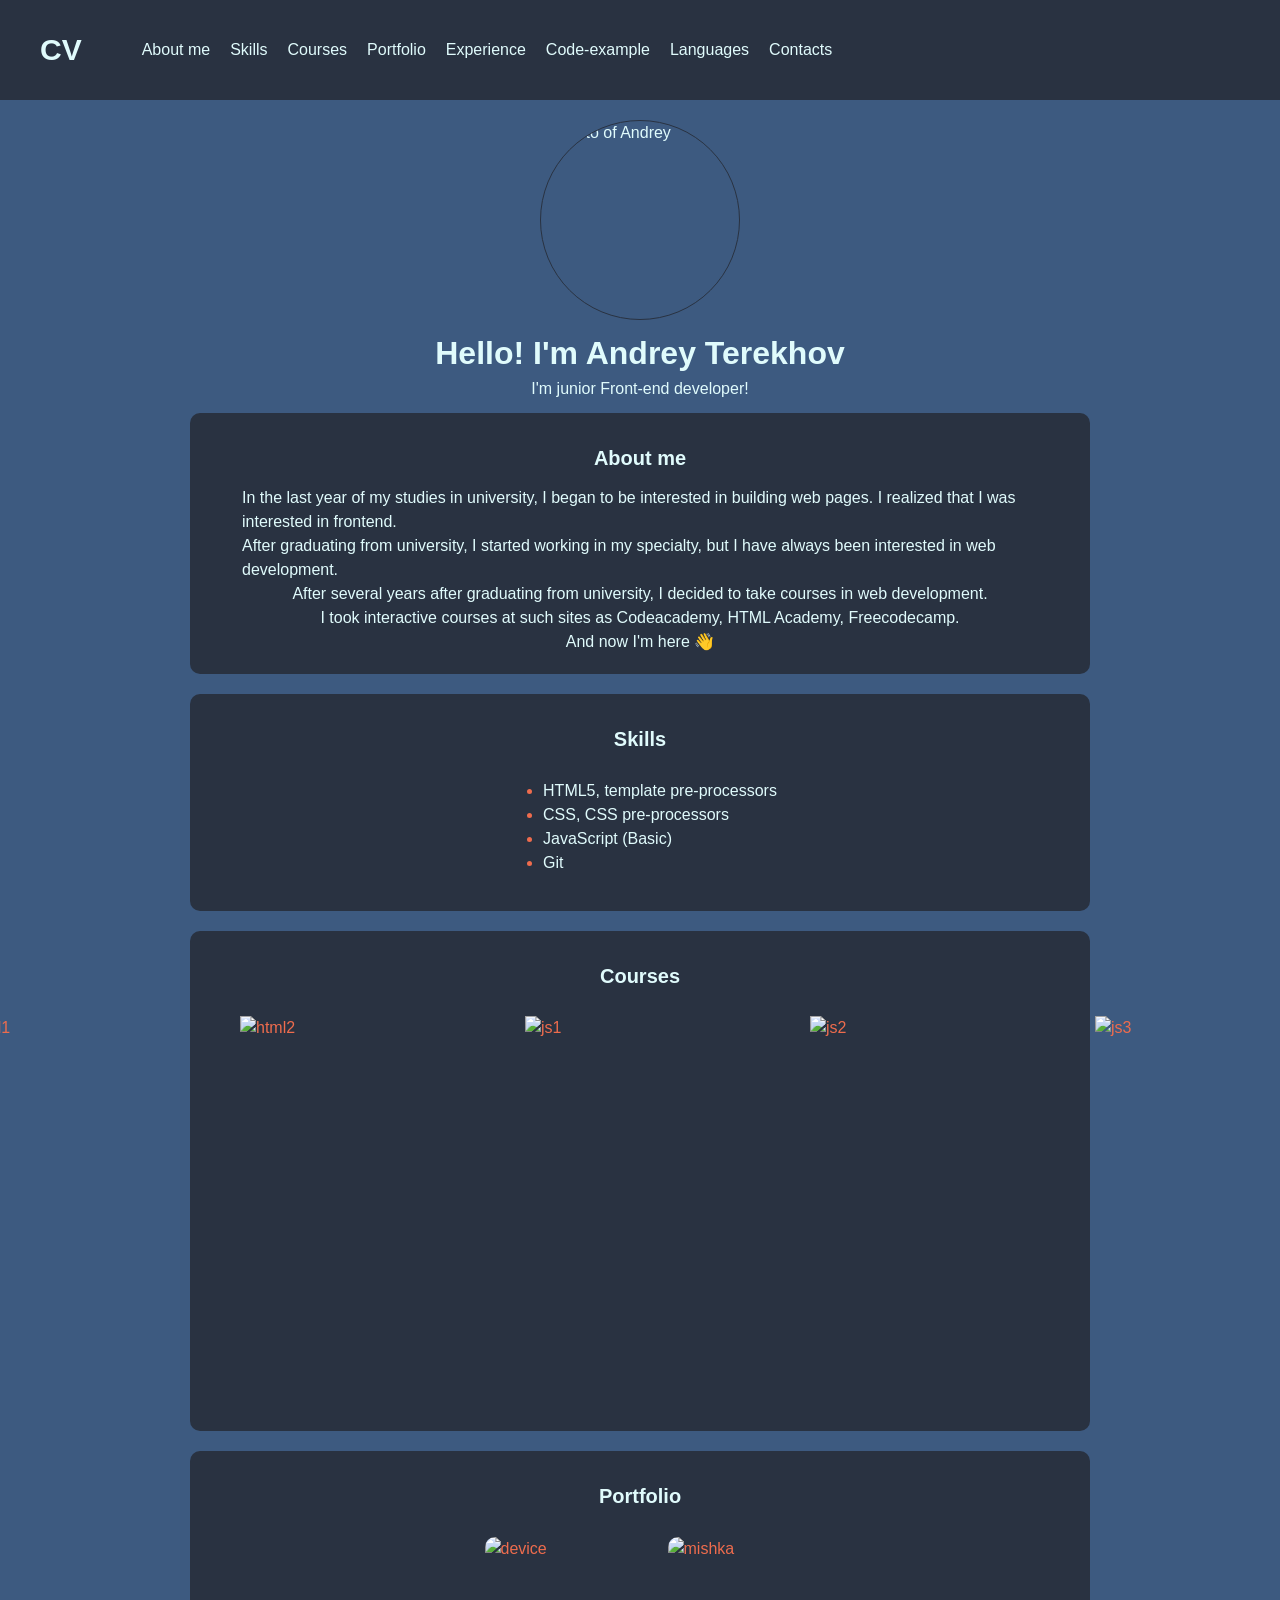
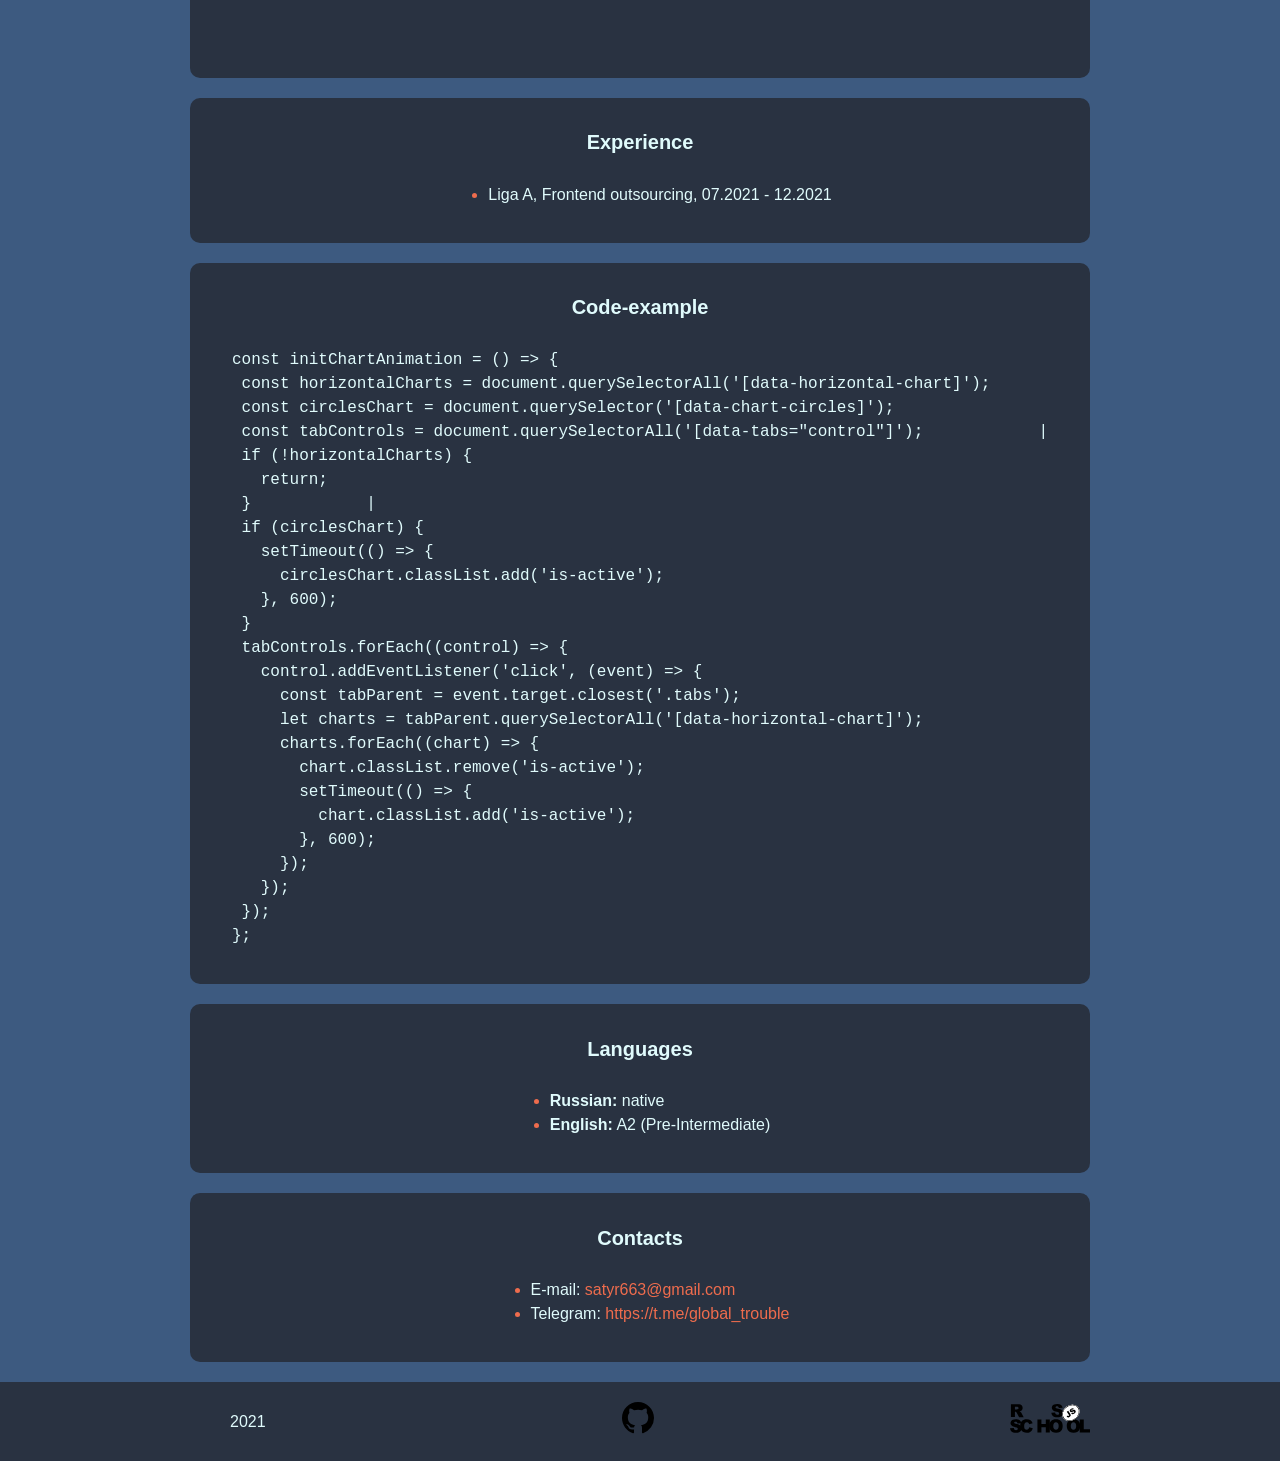
==== commit c967d9ef: "fix: remove main.html" ====
--- a/index.html
+++ b/index.html
@@ -1,7 +1,7 @@
 <!DOCTYPE html>
 <html lang="ru">
   <head>
-    <title>Список страниц</title>
+    <title>CV</title>
     <meta charset="utf-8">
     <meta name="viewport" content="width=device-width, initial-scale=1.0">
     <meta http-equiv="X-UA-Compatible" content="ie=edge">
@@ -11,58 +11,174 @@
   <body>
     <div class="visually-hidden"><svg xmlns="http://www.w3.org/2000/svg" xmlns:xlink="http://www.w3.org/1999/xlink"><symbol id="icon-close" viewBox="0 0 20 20"><path d="M.293 18.291a1 1 0 101.414 1.414L10 11.413l8.292 8.292a1 1 0 101.414-1.414l-8.292-8.292 8.292-8.292A1 1 0 1018.291.293L9.999 8.585 1.707.293A1 1 0 10.293 1.707L8.585 10 .293 18.291z"/></symbol></svg></div>
     <div class="wrapper">
-      <style>
-        .container {
-          padding-top: 50px;
-          padding-bottom: 50px;
-        }
-        
-        h1 {
-          font-size: 24px;
-          line-height: 28px;
-        }
-        
-        a {
-          color: rgb(10, 10, 175);
-        }
-        
-        li {
-          font-size: 18px;
-          line-height: 22px;
-          margin-bottom: 7px;
-        }
-        
-        img {
-          width: 100%;
-          max-width: 300px;
-          height: auto;
-          display: block;
-          margin-bottom: 40px;
-        }
-        
-        @media (max-width: 768px) {
-          .container {
-            padding-top: 20px;
-            padding-bottom: 20px;
-          }
-        
-          ol {
-            padding-left: 20px;
-          }
-        
-          ol li {
-            margin-bottom: 15px;
-          }
-        }
-        
-      </style>
-      <main class="container main-index"><img src="https://via.placeholder.com/300x150" width="300" alt="Логотип проекта">
-        <h1>Список страниц</h1>
-        <ol>
-          <li><a href="main.html">Главная — main.html</a></li>
-          <li><a href="#">Название страницы (состояние страницы, если отдельное) — ссылка на страницу</a></li>
-        </ol>
+      <header class="header">
+        <div class="header__wrapper"><a class="header__logo">CV</a>
+          <nav class="main-nav">
+            <button class="main-nav__toggle btn-reset" type="button" aria-label="Переключатель отображения меню" aria-pressed="false">
+              <svg width="20" height="20" aria-hidden="true">
+                <use xlink:href="#icon-burger"></use>
+              </svg>
+            </button>
+            <div class="main-nav__wrapper">
+              <ul class="main-nav__list">
+                <li class="main-nav__item"><a class="main-nav__link" href="#about-me">About me</a>
+                </li>
+                <li class="main-nav__item"><a class="main-nav__link" href="#skills">Skills</a>
+                </li>
+                <li class="main-nav__item"><a class="main-nav__link" href="#courses">Courses</a>
+                </li>
+                <li class="main-nav__item"><a class="main-nav__link" href="#portfolio">Portfolio</a>
+                </li>
+                <li class="main-nav__item"><a class="main-nav__link" href="#experience">Experience</a>
+                </li>
+                <li class="main-nav__item"><a class="main-nav__link" href="#code-example">Code-example</a>
+                </li>
+                <li class="main-nav__item"><a class="main-nav__link" href="#languages">Languages</a>
+                </li>
+                <li class="main-nav__item"><a class="main-nav__link" href="#contacts">Contacts</a>
+                </li>
+              </ul>
+            </div>
+          </nav>
+        </div>
+      </header>
+      <main>
+        <section class="hero-unit">
+          <div class="container">
+            <div class="hero-unit__wrapper">
+              <div class="hero-unit__avatar"><img src="img/content/photo.jpg" srcset="img/content/photo@2x.jpg 2x" width="120" height="120" alt="Photo of Andrey">
+              </div>
+              <div class="hero-unit__col">
+                <h1 class="title">Hello! I'm Andrey Terekhov</h1>
+                <p class="text">I'm junior Front-end developer!</p>
+              </div>
+            </div>
+          </div>
+        </section>
+        <section class="section about-me" id="about-me">
+          <div class="container">
+            <div class="section__wrapper">
+              <h2 class="title">About me</h2>
+              <p class="text">In the last year of my studies in university, I began to be interested in building web pages. I realized that I was interested in frontend.</p>
+              <p class="text">After graduating from university, I started working in my specialty, but I have always been interested in web development.</p>
+              <p class="text">After several years after graduating from university, I decided to take courses in web development.</p>
+              <p class="text">I took interactive courses at such sites as Codeacademy, HTML Academy, Freecodecamp.</p>
+              <p class="text">And now I'm here 👋</p>
+            </div>
+          </div>
+        </section>
+        <section class="section skills" id="skills">
+          <div class="container">
+            <div class="section__wrapper">
+              <h2 class="title">Skills</h2>
+              <ul>
+                <li>HTML5, template pre-processors</li>
+                <li>CSS, CSS pre-processors</li>
+                <li>JavaScript (Basic)</li>
+                <li>Git</li>
+              </ul>
+            </div>
+          </div>
+        </section>
+        <section class="section courses" id="courses">
+          <div class="container">
+            <div class="section__wrapper">
+              <h2 class="title">Courses</h2>
+              <ul class="courses__list">
+                <li><a href="https://assets.htmlacademy.ru/certificates/intensive/87/117192.pdf?1536945307" target="_blank" rel="noopener noreferrer"><img src="img/content/html1.jpg" srcset="img/content/html1@2x.jpg 2x" width="270" height="379" alt="html1"></a></li>
+                <li><a href="https://assets.htmlacademy.ru/certificates/intensive/91/117192.pdf?1542209056" target="_blank" rel="noopener noreferrer"><img src="img/content/html2.jpg" srcset="img/content/html2@2x.jpg 2x" width="270" height="379" alt="html2"></a></li>
+                <li><a href="https://assets.htmlacademy.ru/certificates/intensive/95/117192.pdf?1549277543" target="_blank" rel="noopener noreferrer"><img src="img/content/js1.jpg" srcset="img/content/js1@2x.jpg 2x" width="270" height="379" alt="js1"></a></li>
+                <li><a href="https://assets.htmlacademy.ru/certificates/intensive/137/117192.pdf?1569927193" target="_blank" rel="noopener noreferrer"><img src="img/content/js2.jpg" srcset="img/content/js2@2x.jpg 2x" width="270" height="379" alt="js2"></a></li>
+                <li><a href="https://assets.htmlacademy.ru/certificates/intensive/139/117192.pdf?1585689611" target="_blank" rel="noopener noreferrer"><img src="img/content/js3.jpg" srcset="img/content/js3@2x.jpg 2x" width="270" height="379" alt="js3"></a></li>
+              </ul>
+            </div>
+          </div>
+        </section>
+        <section class="section portfolio" id="portfolio">
+          <div class="container">
+            <div class="section__wrapper">
+              <h2 class="title">Portfolio</h2>
+              <ul>
+                <li><a href="https://inspiring-euler-2de809.netlify.app/" target="_blank" rel="noopener noreferrer"><img src="img/content/device.png" srcset="img/content/device@2x.png 2x" width="168" height="105" alt="device"></a></li>
+                <li><a href="https://mystifying-torvalds-80da05.netlify.app/" target="_blank" rel="noopener noreferrer"><img src="img/content/mishka.png" srcset="img/content/mishka@2x.png 2x" width="168" height="105" alt="mishka"></a></li>
+              </ul>
+            </div>
+          </div>
+        </section>
+        <section class="section experience" id="experience">
+          <div class="container">
+            <div class="section__wrapper">
+              <h2 class="title">Experience</h2>
+              <ul>
+                <li>Liga A, Frontend outsourcing, 07.2021 - 12.2021</li>
+              </ul>
+            </div>
+          </div>
+        </section>
+        <section class="section code-example" id="code-example">
+          <div class="container">
+            <div class="section__wrapper">
+              <h2 class="title">Code-example</h2>
+              <pre>const initChartAnimation = () => {
+ const horizontalCharts = document.querySelectorAll('[data-horizontal-chart]');
+ const circlesChart = document.querySelector('[data-chart-circles]');
+ const tabControls = document.querySelectorAll('[data-tabs="control"]');            |
+ if (!horizontalCharts) {
+   return;
+ }            |
+ if (circlesChart) {
+   setTimeout(() => {
+     circlesChart.classList.add('is-active');
+   }, 600);
+ }
+ tabControls.forEach((control) => {
+   control.addEventListener('click', (event) => {
+     const tabParent = event.target.closest('.tabs');
+     let charts = tabParent.querySelectorAll('[data-horizontal-chart]');
+     charts.forEach((chart) => {
+       chart.classList.remove('is-active');
+       setTimeout(() => {
+         chart.classList.add('is-active');
+       }, 600);
+     });
+   });
+ });
+};</pre>
+            </div>
+          </div>
+        </section>
+        <section class="section languages" id="languages">
+          <div class="container">
+            <div class="section__wrapper">
+              <h2 class="title">Languages</h2>
+              <ul>
+                <li><b>Russian:</b> native</li>
+                <li><b>English:</b> A2 (Pre-Intermediate)</li>
+              </ul>
+            </div>
+          </div>
+        </section>
+        <section class="section contacts" id="contacts">
+          <div class="container">
+            <div class="section__wrapper">
+              <h2 class="title">Contacts</h2>
+              <ul>
+                <li>E-mail:<a href="mailto:satyr663@gmail.com" target="_blank" rel="noopener noreferrer">&nbsp;satyr663@gmail.com</a></li>
+                <li>Telegram:<a href="https://t.me/global_trouble" target="_blank" rel="noopener noreferrer">&nbsp;https://t.me/global_trouble</a></li>
+              </ul>
+            </div>
+          </div>
+        </section>
       </main>
+      <footer class="footer">
+        <ul>
+          <li>2021</li>
+          <li><a href="https://github.com/Trouble-Andrew" target="_blank" rel="noopener noreferrer"><svg height="32" aria-hidden="true" viewBox="0 0 16 16" version="1.1" width="32" data-view-component="true" class="octicon octicon-mark-github">
+<path fill-rule="evenodd" d="M8 0C3.58 0 0 3.58 0 8c0 3.54 2.29 6.53 5.47 7.59.4.07.55-.17.55-.38 0-.19-.01-.82-.01-1.49-2.01.37-2.53-.49-2.69-.94-.09-.23-.48-.94-.82-1.13-.28-.15-.68-.52-.01-.53.63-.01 1.08.58 1.23.82.72 1.21 1.87.87 2.33.66.07-.52.28-.87.51-1.07-1.78-.2-3.64-.89-3.64-3.95 0-.87.31-1.59.82-2.15-.08-.2-.36-1.02.08-2.12 0 0 .67-.21 2.2.82.64-.18 1.32-.27 2-.27.68 0 1.36.09 2 .27 1.53-1.04 2.2-.82 2.2-.82.44 1.1.16 1.92.08 2.12.51.56.82 1.27.82 2.15 0 3.07-1.87 3.75-3.65 3.95.29.25.54.73.54 1.48 0 1.07-.01 1.93-.01 2.2 0 .21.15.46.55.38A8.013 8.013 0 0016 8c0-4.42-3.58-8-8-8z"></path>
+</svg></a></li>
+          <li class="footer__rs"><a href="https://rs.school/js/" target="_blank" rel="noopener noreferrer"><svg id="Layer_1" xmlns="http://www.w3.org/2000/svg" xmlns:xlink="http://www.w3.org/1999/xlink" viewBox="0 0 552.8 205.3"><style>.st0{fill:#fff}.st1{clip-path:url(#SVGID_2_)}.st2{clip-path:url(#SVGID_4_)}.st3{clip-path:url(#SVGID_6_)}.st4{clip-path:url(#SVGID_8_)}.st5{fill:#fff;stroke:#000;stroke-width:4;stroke-miterlimit:10}.st6{clip-path:url(#SVGID_8_)}.st6,.st7{fill:none;stroke:#000;stroke-width:4;stroke-miterlimit:10}.st8,.st9{clip-path:url(#SVGID_10_)}.st9{fill:none;stroke:#000;stroke-width:4;stroke-miterlimit:10}</style><title>rs_school_js</title><path d="M285.4 68l26.3-1.7c.6 4.3 1.7 7.5 3.5 9.8 2.9 3.6 6.9 5.4 12.2 5.4 3.9 0 7-.9 9.1-2.8 2-1.5 3.2-3.9 3.2-6.4 0-2.4-1.1-4.7-3-6.2-2-1.8-6.7-3.6-14.1-5.2-12.1-2.7-20.8-6.3-25.9-10.9-5.1-4.3-8-10.6-7.8-17.3 0-4.6 1.4-9.2 4-13 3-4.3 7.1-7.7 12-9.6 5.3-2.3 12.7-3.5 22-3.5 11.4 0 20.1 2.1 26.1 6.4 6 4.2 9.6 11 10.7 20.3l-26 1.5c-.7-4-2.1-6.9-4.4-8.8s-5.3-2.8-9.2-2.8c-3.2 0-5.6.7-7.2 2-1.5 1.2-2.5 3-2.4 5 0 1.5.8 2.9 2 3.8 1.3 1.2 4.4 2.3 9.3 3.3 12.1 2.6 20.7 5.2 26 7.9 5.3 2.7 9.1 6 11.4 9.9 2.4 4 3.6 8.6 3.5 13.3 0 5.6-1.6 11.2-4.8 15.9-3.3 4.9-7.9 8.7-13.3 11-5.7 2.5-12.9 3.8-21.5 3.8-15.2 0-25.7-2.9-31.6-8.8S286.1 77 285.4 68zM6.3 97.6V8.2h46.1c8.5 0 15.1.7 19.6 2.2 4.4 1.4 8.3 4.3 10.9 8.2 2.9 4.3 4.3 9.3 4.2 14.5.3 8.8-4.2 17.2-11.9 21.6-3 1.7-6.3 2.9-9.7 3.5 2.5.7 5 1.9 7.2 3.3 1.7 1.4 3.1 3 4.4 4.7 1.5 1.7 2.8 3.6 3.9 5.6l13.4 25.9H63L48.2 70.2c-1.9-3.5-3.5-5.8-5-6.9-2-1.4-4.4-2.1-6.8-2.1H34v36.3H6.3zM34 44.4h11.7c2.5-.2 4.9-.6 7.3-1.2 1.8-.3 3.4-1.3 4.5-2.8 2.7-3.6 2.3-8.7-1-11.8-1.8-1.5-5.3-2.3-10.3-2.3H34v18.1zM0 174.2l26.3-1.7c.6 4.3 1.7 7.5 3.5 9.8 2.8 3.6 6.9 5.5 12.2 5.5 3.9 0 7-.9 9.1-2.8 2-1.6 3.2-3.9 3.2-6.4 0-2.4-1.1-4.7-3-6.2-2-1.8-6.7-3.6-14.2-5.2-12.1-2.7-20.8-6.3-25.9-10.9-5.1-4.3-8-10.6-7.8-17.3 0-4.6 1.4-9.2 4-13 3-4.3 7.1-7.7 12-9.6 5.3-2.3 12.7-3.5 22-3.5 11.4 0 20.1 2.1 26.1 6.4s9.5 11 10.6 20.3l-26 1.5c-.7-4-2.1-6.9-4.4-8.8-2.2-1.9-5.3-2.8-9.2-2.7-3.2 0-5.6.7-7.2 2.1-1.6 1.2-2.5 3-2.4 5 0 1.5.8 2.9 2 3.8 1.3 1.2 4.4 2.3 9.3 3.3 12.1 2.6 20.7 5.2 26 7.9 5.3 2.7 9.1 6 11.4 9.9 2.4 4 3.6 8.6 3.6 13.2 0 5.6-1.7 11.1-4.8 15.8-3.3 4.9-7.9 8.7-13.3 11-5.7 2.5-12.9 3.8-21.5 3.8-15.2 0-25.7-2.9-31.6-8.8-5.9-6-9.2-13.4-10-22.4z"/><path d="M133 167.2l24.2 7.3c-1.3 6.1-4 11.9-7.7 17-3.4 4.5-7.9 8-13 10.3-5.2 2.3-11.8 3.5-19.8 3.5-9.7 0-17.7-1.4-23.8-4.2-6.2-2.8-11.5-7.8-16-14.9-4.5-7.1-6.7-16.2-6.7-27.3 0-14.8 3.9-26.2 11.8-34.1s19-11.9 33.4-11.9c11.3 0 20.1 2.3 26.6 6.8 6.4 4.6 11.2 11.6 14.4 21l-24.4 5.4c-.6-2.1-1.5-4.2-2.7-6-1.5-2.1-3.4-3.7-5.7-4.9-2.3-1.2-4.9-1.7-7.5-1.7-6.3 0-11.1 2.5-14.4 7.6-2.5 3.7-3.8 9.6-3.8 17.6 0 9.9 1.5 16.7 4.5 20.4 3 3.7 7.2 5.5 12.7 5.5 5.3 0 9.3-1.5 12-4.4 2.7-3.1 4.7-7.4 5.9-13zm56.5-52.8h27.6v31.3h30.2v-31.3h27.8v89.4h-27.8v-36.2h-30.2v36.2h-27.6v-89.4z"/><path d="M271.3 159.1c0-14.6 4.1-26 12.2-34.1 8.1-8.1 19.5-12.2 34-12.2 14.9 0 26.3 4 34.4 12S364 144 364 158.4c0 10.5-1.8 19-5.3 25.7-3.4 6.6-8.7 12-15.2 15.6-6.7 3.7-15 5.6-24.9 5.6-10.1 0-18.4-1.6-25-4.8-6.8-3.4-12.4-8.7-16.1-15.2-4.1-7-6.2-15.7-6.2-26.2zm27.6.1c0 9 1.7 15.5 5 19.5 3.3 3.9 7.9 5.9 13.7 5.9 5.9 0 10.5-1.9 13.8-5.8s4.9-10.8 4.9-20.8c0-8.4-1.7-14.6-5.1-18.4-3.4-3.9-8-5.8-13.8-5.8-5.1-.2-10 2-13.4 5.9-3.4 3.9-5.1 10.4-5.1 19.5zm93.4-.1c0-14.6 4.1-26 12.2-34.1 8.1-8.1 19.5-12.2 34-12.2 14.9 0 26.4 4 34.4 12S485 144 485 158.4c0 10.5-1.8 19-5.3 25.7-3.4 6.6-8.7 12-15.2 15.6-6.7 3.7-15 5.6-24.9 5.6-10.1 0-18.4-1.6-25-4.8-6.8-3.4-12.4-8.7-16.1-15.2-4.1-7-6.2-15.7-6.2-26.2zm27.6.1c0 9 1.7 15.5 5 19.5 3.3 3.9 7.9 5.9 13.7 5.9 5.9 0 10.5-1.9 13.8-5.8 3.3-3.9 4.9-10.8 4.9-20.8 0-8.4-1.7-14.6-5.1-18.4-3.4-3.9-8-5.8-13.8-5.8-5.1-.2-10.1 2-13.4 5.9-3.4 3.9-5.1 10.4-5.1 19.5z"/><path d="M482.1 114.4h27.6v67.4h43.1v22H482v-89.4z"/><ellipse transform="rotate(-37.001 420.46 67.88)" class="st0" cx="420.5" cy="67.9" rx="63" ry="51.8"/><defs><ellipse id="SVGID_1_" transform="rotate(-37.001 420.46 67.88)" cx="420.5" cy="67.9" rx="63" ry="51.8"/></defs><clipPath id="SVGID_2_"><use xlink:href="#SVGID_1_" overflow="visible"/></clipPath><g class="st1"><path transform="rotate(-37.001 420.82 68.353)" class="st0" d="M330.9-14.2h179.8v165.1H330.9z"/><g id="Layer_2_1_"><defs><path id="SVGID_3_" transform="rotate(-37.001 420.82 68.353)" d="M330.9-14.2h179.8v165.1H330.9z"/></defs><clipPath id="SVGID_4_"><use xlink:href="#SVGID_3_" overflow="visible"/></clipPath><g id="Layer_1-2" class="st2"><ellipse transform="rotate(-37.001 420.46 67.88)" class="st0" cx="420.5" cy="67.9" rx="63" ry="51.8"/><defs><ellipse id="SVGID_5_" transform="rotate(-37.001 420.46 67.88)" cx="420.5" cy="67.9" rx="63" ry="51.8"/></defs><clipPath id="SVGID_6_"><use xlink:href="#SVGID_5_" overflow="visible"/></clipPath><g class="st3"><path transform="rotate(-37 420.799 68.802)" class="st0" d="M357.8 17h125.9v103.7H357.8z"/><defs><path id="SVGID_7_" transform="rotate(-37 420.799 68.802)" d="M357.8 17h125.9v103.7H357.8z"/></defs><clipPath id="SVGID_8_"><use xlink:href="#SVGID_7_" overflow="visible"/></clipPath><g class="st4"><ellipse transform="rotate(-37.001 420.46 67.88)" class="st5" cx="420.5" cy="67.9" rx="63" ry="51.8"/></g><path transform="rotate(-37 420.799 68.802)" class="st6" d="M357.8 17h125.9v103.7H357.8z"/><ellipse transform="rotate(-37.001 420.46 67.88)" class="st7" cx="420.5" cy="67.9" rx="63" ry="51.8"/><path transform="rotate(-37 420.799 68.802)" class="st0" d="M357.8 17h125.9v103.7H357.8z"/><defs><path id="SVGID_9_" transform="rotate(-37 420.799 68.802)" d="M357.8 17h125.9v103.7H357.8z"/></defs><clipPath id="SVGID_10_"><use xlink:href="#SVGID_9_" overflow="visible"/></clipPath><g class="st8"><ellipse transform="rotate(-37.001 420.46 67.88)" class="st5" cx="420.5" cy="67.9" rx="63" ry="51.8"/></g><path transform="rotate(-37 420.799 68.802)" class="st9" d="M357.8 17h125.9v103.7H357.8z"/><path transform="rotate(-37.001 420.82 68.353)" class="st7" d="M330.9-14.2h179.8v165.1H330.9z"/></g><ellipse transform="rotate(-37.001 420.46 67.88)" class="st7" cx="420.5" cy="67.9" rx="63" ry="51.8"/><path d="M392.4 61.3l10-7 12.3 17.5c2.1 2.8 3.7 5.8 4.9 9.1.7 2.5.5 5.2-.5 7.6-1.3 3-3.4 5.5-6.2 7.3-3.3 2.3-6.1 3.6-8.5 4-2.3.4-4.7 0-6.9-1-2.4-1.2-4.5-2.9-6.1-5.1l8.6-8c.7 1.1 1.6 2.1 2.6 2.9.7.5 1.5.8 2.4.8.7 0 1.4-.3 1.9-.7 1-.6 1.7-1.8 1.6-3-.3-1.7-1-3.4-2.1-4.7l-14-19.7zm30 11.1l9.1-7.2c1 1.2 2.3 2.1 3.7 2.6 2 .6 4.1.2 5.8-1.1 1.2-.8 2.2-1.9 2.6-3.3.6-1.8-.4-3.8-2.2-4.4-.3-.1-.6-.2-.9-.2-1.2-.1-3.3.4-6.4 1.7-5.1 2.1-9.1 2.9-12.1 2.6-2.9-.3-5.6-1.8-7.2-4.3-1.2-1.7-1.8-3.7-1.9-5.7 0-2.3.6-4.6 1.9-6.5 1.9-2.7 4.2-5 7-6.8 4.2-2.9 7.9-4.3 11.1-4.3 3.2 0 6.2 1.5 9 4.6l-9 7.1c-1.8-2.3-5.2-2.8-7.5-1l-.3.3c-1 .6-1.7 1.5-2.1 2.6-.3.8-.1 1.7.4 2.4.4.5 1 .9 1.7.9.8.1 2.2-.3 4.2-1.2 5-2.1 8.8-3.3 11.4-3.7 2.2-.4 4.5-.2 6.6.7 1.9.8 3.5 2.2 4.6 3.9 1.4 2 2.2 4.4 2.3 6.9.1 2.6-.6 5.1-2 7.3-1.8 2.7-4.1 5-6.8 6.8-5.5 3.8-10 5.4-13.6 4.8-3.9-.6-7.1-2.6-9.4-5.5z"/></g></g></g></svg></a></li>
+        </ul>
+      </footer>
     </div>
   </body>
 </html>
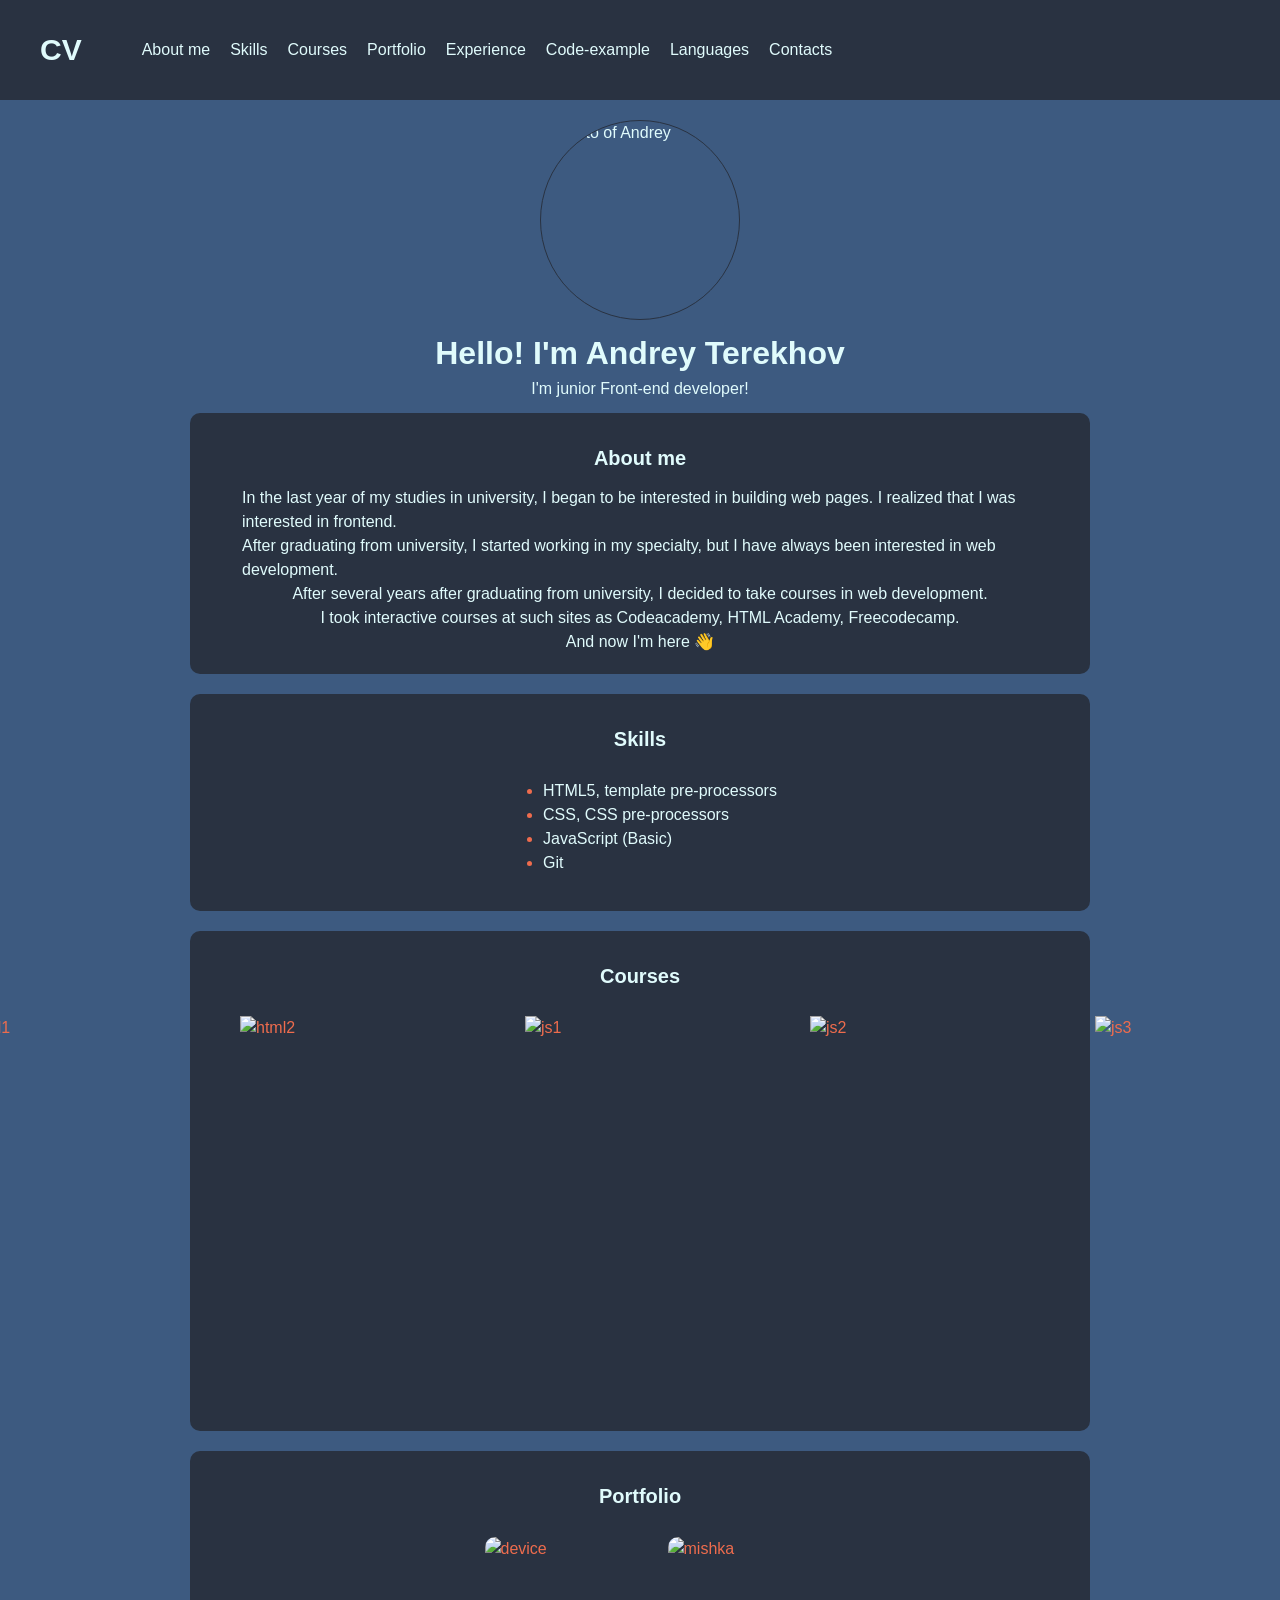
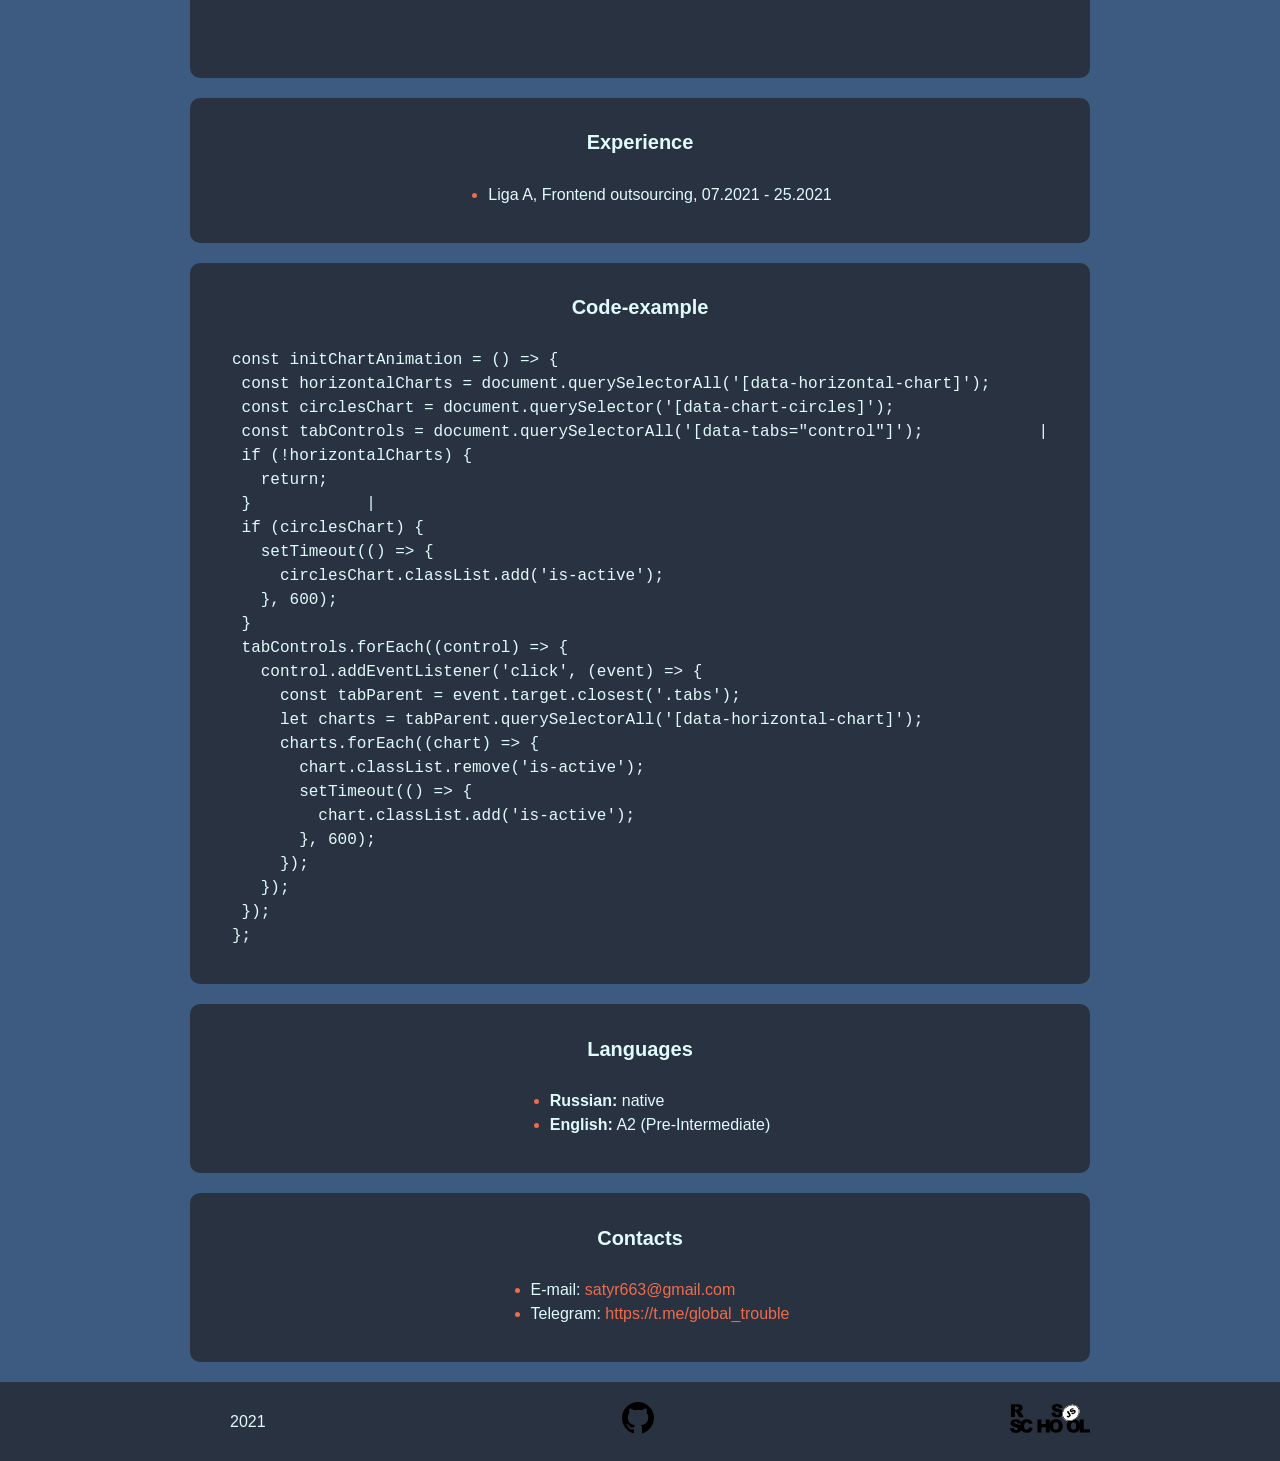
==== commit d8c02ee3: "fix: date experience" ====
--- a/index.html
+++ b/index.html
@@ -110,7 +110,7 @@
             <div class="section__wrapper">
               <h2 class="title">Experience</h2>
               <ul>
-                <li>Liga A, Frontend outsourcing, 07.2021 - 12.2021</li>
+                <li>Liga A, Frontend outsourcing, 07.2021 - 25.2021</li>
               </ul>
             </div>
           </div>
